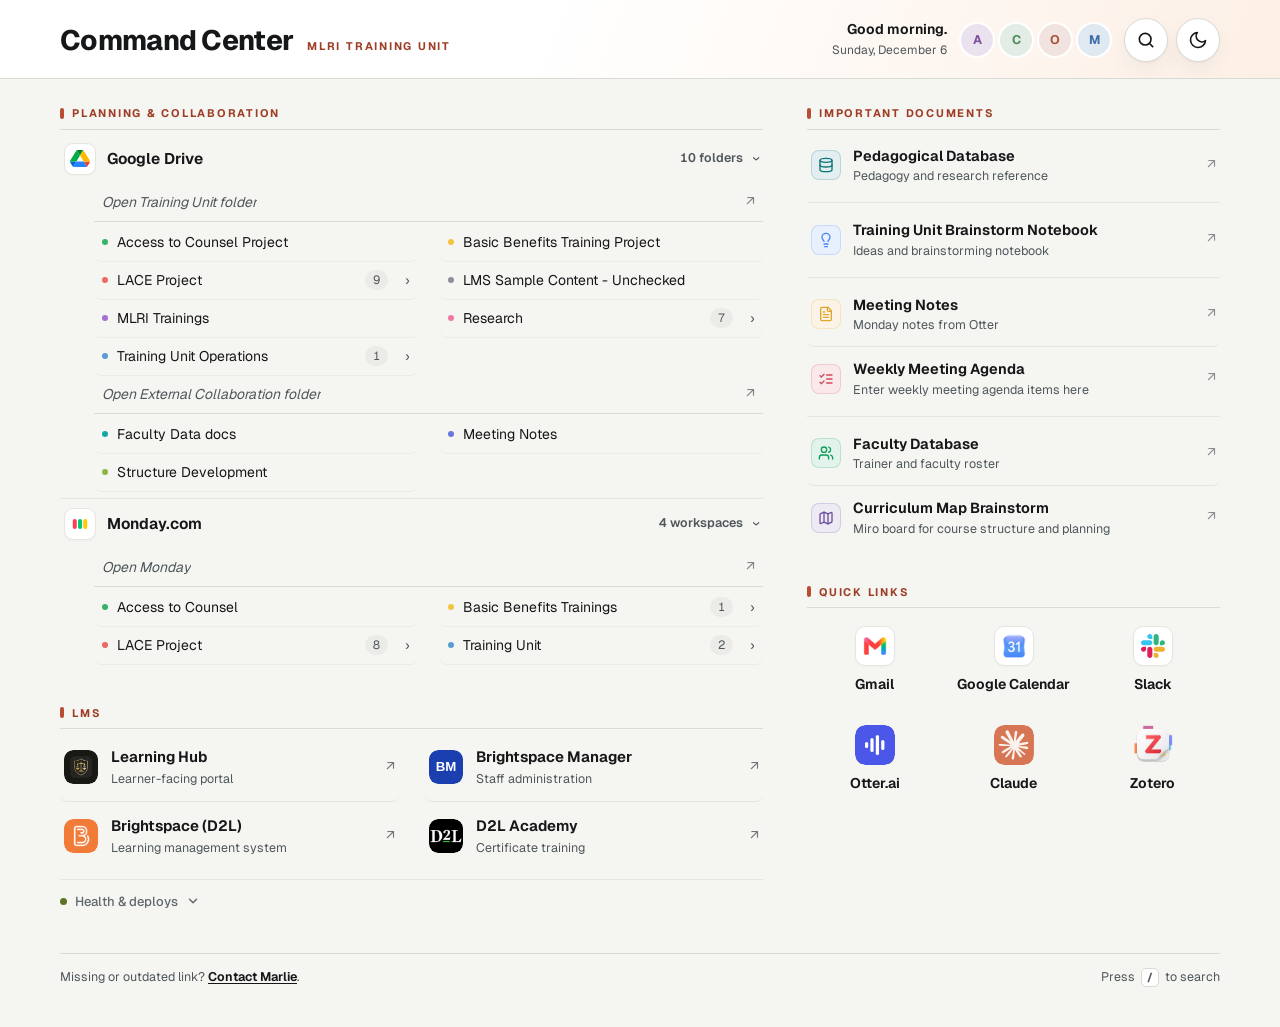
==== index.html @ 933d9589 "Space the team avatars so their badges aren't covered Co-Authored-By: Claude Opus 5.5 <noreply@anthr" ====
<!doctype html>
<html lang="en">
<head>
  <meta charset="utf-8" />
  <meta name="viewport" content="width=device-width, initial-scale=1, viewport-fit=cover" />
  <title>Training Unit — Command Center</title>
  <meta name="description" content="One place for every tool the MLRI Training Unit uses." />
  <meta property="og:type" content="website" />
  <meta property="og:url" content="https://trainingunit.pages.dev/" />
  <meta property="og:title" content="Training Unit — Command Center" />
  <meta property="og:description" content="One place for every tool the MLRI Training Unit uses." />
  <meta property="og:image" content="https://trainingunit.pages.dev/icons/app/icon.svg" />
  <meta name="twitter:card" content="summary" />
  <meta name="twitter:title" content="Training Unit — Command Center" />
  <meta name="twitter:description" content="One place for every tool the MLRI Training Unit uses." />
  <meta name="twitter:image" content="https://trainingunit.pages.dev/icons/app/icon.svg" />
  <meta name="theme-color" content="#fdf6f1" />
  <link rel="manifest" href="manifest.webmanifest" />
  <link rel="icon" href="favicon.ico" sizes="16x16 32x32 48x48 64x64 128x128 256x256" />
  <link rel="icon" href="icons/app/icon.svg" type="image/svg+xml" />
  <link rel="icon" href="icons/app/icon-32.png" type="image/png" sizes="32x32" />
  <link rel="icon" href="icons/app/icon-48.png" type="image/png" sizes="48x48" />
  <link rel="apple-touch-icon" href="icons/app/icon-180.png" />
  <link rel="preconnect" href="https://fonts.googleapis.com" />
  <link rel="preconnect" href="https://fonts.gstatic.com" crossorigin />
  <link href="https://fonts.googleapis.com/css2?family=Geist:wght@400;500;600;700&display=swap" rel="stylesheet" />
  <link rel="stylesheet" href="tokens.css" />

  <style>
    /* top-right actions (greeting + avatars + search + theme) */
    .head-right {
      display: flex; align-items: center; justify-content: flex-end;
      flex-wrap: wrap; gap: 10px 14px; min-width: 0;
    }
    .top-actions {
      display: flex; align-items: center; gap: 8px; flex-shrink: 0;
    }
    .icon-btn {
      width: 44px; height: 44px; display: grid; place-items: center;
      background: var(--card); border: 1px solid var(--line); border-radius: 999px;
      color: var(--ink); cursor: pointer; box-shadow: var(--shadow);
      transition: transform .17s ease, border-color .17s ease, background .17s ease;
    }
    .icon-btn:hover { transform: translateY(-1px); border-color: color-mix(in srgb, var(--brand) 45%, var(--line)); }
    .icon-btn:focus-visible { outline: none; box-shadow: 0 0 0 3px color-mix(in srgb, var(--brand) 35%, transparent), var(--shadow); }
    .icon-btn svg { width: 20px; height: 20px; }
    .icon-btn[aria-expanded="true"],
    .icon-btn.is-active {
      border-color: var(--brand);
      color: var(--brand);
    }

    .search-wrap { position: relative; z-index: 5; }
    .search-panel {
      position: absolute; top: calc(100% + 8px); right: 0;
      width: min(320px, calc(100dvw - 32px));
      opacity: 0; visibility: hidden; pointer-events: none;
      transform: translateY(-6px);
      transition: opacity .16s ease, transform .16s ease, visibility .16s;
    }
    .search-panel.is-open {
      opacity: 1; visibility: visible; pointer-events: auto; transform: translateY(0);
    }
    .search-panel input {
      width: 100%; font: inherit; font-size: 15px; color: var(--ink);
      background: var(--card); border: 1px solid var(--line);
      border-radius: var(--radius); padding: 11px 14px;
      box-shadow: var(--shadow); transition: border-color .15s;
    }
    .search-panel input::placeholder { color: var(--faint); }
    .search-panel input:focus { outline: none; border-color: var(--brand); }
    .search-field { position: relative; }
    .search-field input { padding-right: 38px; }
    .search-clear {
      position: absolute; top: 50%; right: 8px; transform: translateY(-50%);
      display: none; align-items: center; justify-content: center;
      width: 24px; height: 24px; padding: 0; border: 0; border-radius: 999px;
      background: transparent; color: var(--faint); cursor: pointer; font-size: 18px;
      line-height: 1; transition: color .14s ease, background .14s ease;
    }
    .search-clear:hover, .search-clear:focus-visible {
      outline: none; color: var(--ink);
      background: color-mix(in srgb, var(--brand) 14%, transparent);
    }
    .search-field.has-text .search-clear { display: inline-flex; }
    .search-count {
      margin: 0 2px; font-size: 12.5px; color: var(--faint);
    }
    .search-count:not(:empty) { margin-top: 7px; }
    mark.hl {
      background: color-mix(in srgb, var(--brand) 26%, transparent);
      color: inherit; border-radius: 3px; padding: 0 1px;
    }

    * { box-sizing: border-box; }
    html {
      -webkit-text-size-adjust: 100%;
      overflow-x: clip;
      overscroll-behavior-x: none;
    }
    body {
      margin: 0;
      width: 100%;
      max-width: 100%;
      overflow-x: clip;
      overscroll-behavior-x: none;
      touch-action: pan-y pinch-zoom;
      font-family: var(--sans);
      color: var(--ink);
      background: var(--canvas-bg);
      line-height: 1.5;
      -webkit-font-smoothing: antialiased;
      padding: max(20px, env(safe-area-inset-top)) var(--layout-gutter) calc(40px + env(safe-area-inset-bottom));
      min-height: 100vh;
      min-height: 100dvh;
      display: flex;
      flex-direction: column;
      align-items: stretch;
    }
    .wrap {
      width: 100%;
      max-width: min(var(--layout-max), 100%);
      margin-inline: auto;
      min-width: 0;
      flex: 1 0 auto;
      display: flex;
      flex-direction: column;
    }

    /* ---- accessibility --------------------------------------------- */
    .skip-link {
      position: absolute; left: 16px; top: -100%;
      z-index: 100; padding: 10px 14px; border-radius: var(--radius);
      background: var(--card); color: var(--ink); font-weight: 650;
      border: 1px solid var(--line); box-shadow: var(--shadow);
      text-decoration: none;
    }
    .skip-link:focus {
      position: fixed; top: max(16px, env(safe-area-inset-top)); left: 16px;
      outline: none;
    }
    .sr-only {
      position: absolute; width: 1px; height: 1px; padding: 0; margin: -1px;
      overflow: hidden; clip: rect(0, 0, 0, 0); white-space: nowrap; border: 0;
    }

    /* ---- header ---------------------------------------------------- */
    /* A band, not a card: the wash and the hairline run the full width of the
       window while the content stays on the same column as the board below.
       `margin-inline: calc(50% - 50vw)` reaches from .wrap out to both edges at
       any width; .hero-inner puts the content back on the grid. (html already
       carries overflow-x: clip, so a scrollbar's worth of 100vw is clipped
       rather than becoming a sideways scroll.) */
    header.hero-band {
      margin-inline: calc(50% - 50vw);
      margin-top: calc(-1 * max(20px, env(safe-area-inset-top)));
      margin-bottom: 26px;
      padding-inline: var(--layout-gutter);
      background: var(--hero-bg);
      border-bottom: 1px solid var(--line);
    }
    .hero-inner {
      display: grid;
      grid-template-columns: minmax(0, 1fr) auto;
      align-items: center;
      gap: 14px 28px;
      max-width: min(var(--layout-max), 100%);
      margin-inline: auto;
      padding: 18px 0 16px;
      min-width: 0;
    }
    /* Title and eyebrow share one line, the eyebrow trailing it as a kicker. */
    .head-main {
      min-width: 0;
      display: flex; align-items: baseline; flex-wrap: wrap;
      column-gap: 14px; row-gap: 2px;
    }
    .eyebrow {
      font-size: 11px; letter-spacing: .16em; text-transform: uppercase;
      color: var(--earth-deep); font-weight: 700; margin: 0;
      white-space: nowrap;
    }
    h1 {
      font-family: var(--sans); font-weight: 750;
      font-size: clamp(22px, 2.8vw, 28px); line-height: 1.1;
      letter-spacing: -0.025em; color: var(--ink); margin: 0;
    }
    /* The header is the one boxed container on the page, so nothing inside it
       gets a box of its own — the greeting sits directly on the hero wash. */
    .head-meta {
      flex: 0 1 auto; min-width: 0; text-align: right;
      display: flex; flex-direction: column; justify-content: center;
    }
    .greeting { font-size: 14px; font-weight: 650; color: var(--ink); line-height: 1.25; }
    .today { font-size: 12px; color: var(--muted); margin-top: 2px; font-variant-numeric: tabular-nums; }

    /* ---- team avatar stack (the door to each focus page) ------------ */
    .avatar-stack { display: flex; align-items: center; flex: none; }
    /* Spaced rather than overlapped so each avatar's badge (which pokes 5px
       past its right edge) stays clear of the next one. */
    .avatar-stack { gap: 7px; }
    .avatar {
      position: relative; flex: none;
      width: 32px; height: 32px; border-radius: 50%;
      display: grid; place-items: center;
      font-family: var(--sans); font-weight: 700; font-size: 12.5px;
      text-decoration: none; color: var(--accent);
      background: color-mix(in srgb, var(--accent) 16%, var(--card));
      box-shadow: 0 0 0 2px var(--card);
      transition: transform .16s ease, box-shadow .16s ease;
    }
    /* Person accents are literals, so unlike a token they do NOT lighten with
       the theme and accent-on-dark-tint lands near 3:1. Mix the letter toward
       paper in dark mode, matching the focus pages' .who-mono. */
    @media (prefers-color-scheme: dark) {
      :root:not([data-theme="light"]) .avatar {
        color: color-mix(in srgb, var(--accent) 45%, #fff);
        background: color-mix(in srgb, var(--accent) 26%, var(--card));
      }
    }
    :root[data-theme="dark"] .avatar {
      color: color-mix(in srgb, var(--accent) 45%, #fff);
      background: color-mix(in srgb, var(--accent) 26%, var(--card));
    }
    .avatar:hover, .avatar:focus-visible {
      outline: none; z-index: 3; transform: translateY(-2px);
      box-shadow: 0 0 0 2px var(--card), 0 0 0 4px color-mix(in srgb, var(--accent) 40%, transparent);
    }
    /* Count of tasks someone handed this person in the past week, in the
       focus pages' NEW-pill colours. */
    .av-badge {
      position: absolute; top: -5px; right: -5px;
      min-width: 16px; height: 16px; padding: 0 4px; border-radius: 999px;
      display: grid; place-items: center;
      font-size: 10px; font-weight: 700; line-height: 1; font-variant-numeric: tabular-nums;
      color: var(--on-accent); background: var(--earth);
      box-shadow: 0 0 0 2px var(--card);
      pointer-events: none;
    }
    /* Overflow beyond AVATAR_MAX collapses here; the popover reuses .focus-list. */
    .av-menu { position: relative; flex: none; }
    .av-menu > summary {
      list-style: none; cursor: pointer;
      width: 32px; height: 32px; border-radius: 50%;
      display: grid; place-items: center;
      font-size: 11.5px; font-weight: 700; color: var(--muted);
      background: var(--paper-2); box-shadow: 0 0 0 2px var(--card);
      font-variant-numeric: tabular-nums;
      transition: color .15s ease, transform .16s ease;
    }
    .av-menu > summary::-webkit-details-marker { display: none; }
    .av-menu > summary:hover, .av-menu[open] > summary { color: var(--ink); transform: translateY(-2px); }
    .av-menu > summary:focus-visible {
      outline: none;
      box-shadow: 0 0 0 2px var(--card), 0 0 0 4px color-mix(in srgb, var(--brand) 40%, transparent);
    }
    @media (max-width: 640px) {
      body {
        padding: max(12px, env(safe-area-inset-top)) 12px calc(28px + env(safe-area-inset-bottom));
      }
      header.hero-band {
        margin-top: calc(-1 * max(12px, env(safe-area-inset-top)));
        margin-bottom: 18px;
        padding-inline: 12px;
      }
      .hero-inner {
        grid-template-columns: 1fr;
        gap: 12px;
        padding: 14px 0 12px;
      }
      .head-right {
        width: 100%;
        justify-content: space-between;
        gap: 10px 12px;
      }
      .head-meta {
        flex: 1 1 auto;
        min-width: 0;
        text-align: left;
      }
      .avatar { width: 30px; height: 30px; font-size: 12px; }
      .av-menu > summary { width: 30px; height: 30px; }
      .top-actions { gap: 6px; }
      .icon-btn {
        width: 42px;
        height: 42px;
        box-shadow: none;
      }
      .search-wrap { position: static; }
      .search-panel {
        position: fixed;
        top: max(12px, env(safe-area-inset-top));
        left: 12px;
        right: 12px;
        width: auto;
        z-index: 50;
      }
      h1 { font-size: clamp(21px, 6vw, 26px); }
    }

    /* ---- dashboard grid -------------------------------------------- */
    #board { margin-top: 0; min-width: 0; max-width: 100%; margin-bottom: 40px; }

    @media (min-width: 960px) {
      #board {
        display: grid;
        grid-template-columns: minmax(0, 63fr) minmax(300px, 37fr);
        gap: 44px;
        align-items: start;
      }
      .dash-col {
        display: flex;
        flex-direction: column;
        gap: 34px;
        min-width: 0;
      }

      #board.is-searching {
        display: block;
      }
      #board.is-searching .dash-col {
        display: block;
      }
      #board.is-searching .dash-col + .dash-col {
        margin-top: 0;
      }
      #board.is-searching .dash-panel + .dash-panel {
        margin-top: 34px;
      }
      #board.is-searching .dash-col:first-child .dash-panel:first-child {
        margin-top: 0;
      }
    }

    @media (max-width: 959px) {
      #board {
        display: flex;
        flex-direction: column;
        gap: 30px;
      }
      .dash-col {
        display: flex;
        flex-direction: column;
        gap: 30px;
        min-width: 0;
        max-width: 100%;
      }
    }

    /* A section is a label and a rule, not a card. Nothing on the board is
       boxed or shadowed — the header band is the page's only container. */
    .dash-panel {
      min-width: 0;
      max-width: 100%;
    }

    .panel-head {
      margin: 0 0 4px; padding-bottom: 7px;
      border-bottom: 1px solid var(--line);
    }
    .panel-title {
      display: flex; align-items: center; gap: 8px;
      font-size: 11px; font-weight: 700; letter-spacing: .16em;
      text-transform: uppercase; color: var(--earth-deep); margin: 0;
    }
    .panel-title::before {
      content: ""; flex-shrink: 0;
      width: 4px; height: 11px; border-radius: 2px;
      background: var(--earth);
    }


    /* ---- layouts --------------------------------------------------- */
    /* Rows butt directly against each other; the hairline is the only
       separator, so every list gap here is 0. */
    .grid { display: grid; gap: 0; grid-template-columns: minmax(0, 1fr); }

    /* ---- Documents of Record (editorial document roster) ----------- */
    .doc-list {
      list-style: none; margin: 0; padding: 0;
      display: flex; flex-direction: column; gap: 0;
    }
    .doc-list > li { min-width: 0; }
    .doc-row {
      display: flex; align-items: center; gap: 12px;
      padding: 11px 4px; border-radius: 7px;
      text-decoration: none; color: inherit;
      border-bottom: 1px solid var(--line-soft);
      min-width: 0; max-width: 100%;
      transition: background .17s ease, border-color .17s ease;
    }
    /* A row that already has a divider under it doesn't also draw its own rule. */
    .doc-list > li:has(+ .doc-divider-item) .doc-row,
    .doc-list > li:last-child .doc-row { border-bottom: none; }
    /* Hover reads as the row being picked out, not merely touched: it lifts to
       the top of the tonal ladder and takes a short accent edge on its leading
       side. The edge is an inset shadow so it costs no layout and can't shift
       the text by a pixel on the way in. */
    .doc-row:hover {
      background: var(--hover-tint);
      border-bottom-color: transparent;
      box-shadow: inset 2px 0 0 var(--accent, var(--brand));
    }
    .doc-row:focus-visible {
      background: var(--hover-tint);
      border-bottom-color: transparent;
      outline: none;
      box-shadow: inset 2px 0 0 var(--accent, var(--brand)),
                  0 0 0 3px color-mix(in srgb, var(--accent, var(--brand)) 35%, transparent);
    }
    .doc-row .tile-body { flex: 1; min-width: 0; }
    .doc-row .tile-name { font-size: 14.5px; font-weight: 650; color: var(--ink); }
    .doc-row .tile-desc { font-size: 12.5px; color: var(--muted); white-space: nowrap; overflow: hidden; text-overflow: ellipsis; margin-top: 1px; }
    .doc-row .tile-arrow { margin-left: 0; font-size: 14px; opacity: .65; color: var(--muted); transition: transform .17s ease, color .17s ease, opacity .17s ease; }
    .doc-row:hover .tile-arrow, .doc-row:focus-visible .tile-arrow { opacity: 1; color: var(--accent, var(--brand)); transform: translate(2px, -2px); }
    .doc-divider-item { list-style: none; }
    .doc-divider {
      border: 0; border-top: 1px solid var(--line-soft);
      margin: 5px 0; height: 0;
    }
    /* Documents of Record: a 30px icon chip, smaller than a board tile's mark. */
    .dash-panel[data-section="Important Documents"] .mono {
      width: 30px; height: 30px; border-radius: 8px; font-size: 14px;
    }
    .dash-panel[data-section="Important Documents"] .mono--icon svg { width: 16px; height: 16px; }

    /* ---- LMS (2x2 of unboxed tool rows) ---------------------------- */
    .dash-panel[data-section="LMS"] .doc-list {
      display: grid; grid-template-columns: repeat(2, minmax(0, 1fr));
      column-gap: 26px; row-gap: 0;
    }
    .dash-panel[data-section="LMS"] .doc-list > li:not(.doc-divider-item) { display: contents; }
    .dash-panel[data-section="LMS"] .doc-divider-item { grid-column: 1 / -1; }
    .dash-panel[data-section="LMS"] .doc-row { padding: 13px 4px; gap: 13px; }
    /* Both cells of the bottom row end the list, not just the last child. */
    .dash-panel[data-section="LMS"] .doc-list > li:nth-last-child(-n+2) .doc-row { border-bottom: none; }
    /* Slightly larger chip than a document row's; the fill comes from
       `mono--fill` on the items themselves. */
    .dash-panel[data-section="LMS"] .mono { width: 34px; height: 34px; border-radius: 9px; }
    .dash-panel[data-section="LMS"] .doc-row .tile-name { font-size: 15px; }
    .dash-panel[data-section="LMS"] .doc-row .tile-arrow { opacity: .8; }
    /* Stacked in one column, only the true last row ends the list again. */
    @media (max-width: 520px) {
      .dash-panel[data-section="LMS"] .doc-list { grid-template-columns: 1fr; }
      .dash-panel[data-section="LMS"] .doc-list > li:nth-last-child(2) .doc-row { border-bottom: 1px solid var(--line-soft); }
    }

    /* ---- LMS Health & deploys (Live + CI) ---------------------------
       Nested under the LMS panel. Collapsed by default; summary dot
       goes red only when something is actually broken. Pattern ported
       from teaching-cc (ebhcs-command-center). */
    .sites-status {
      margin-top: 8px; padding-top: 12px;
      border-top: 1px solid var(--line-soft);
    }
    .sites-status.is-collapsed { padding-top: 10px; }
    .sites-status-head {
      display: flex; align-items: center; gap: 8px;
    }
    .sites-status.is-collapsed .sites-status-head { margin-bottom: 0; }
    .sites-status:not(.is-collapsed) .sites-status-head { margin-bottom: 8px; }
    .status-toggle {
      display: flex; align-items: center; gap: 8px; flex: 1; min-width: 0;
      font: inherit; background: none; border: 0; padding: 2px 0; cursor: pointer; color: inherit;
    }
    .status-toggle:focus-visible {
      outline: none; border-radius: 4px;
      box-shadow: 0 0 0 3px color-mix(in srgb, var(--brand) 35%, transparent);
    }
    .sites-status-label {
      font-size: 13px; font-weight: 500; color: var(--faint); letter-spacing: 0;
      text-transform: none; transition: color .15s;
    }
    .status-toggle:hover .sites-status-label { color: var(--muted); }
    .status-chevron {
      flex: none; width: 14px; height: 14px; color: var(--faint);
      transition: transform .15s;
    }
    .sites-status:not(.is-collapsed) .status-chevron { transform: rotate(180deg); }
    .status-summary-dot {
      flex: none; width: 7px; height: 7px; border-radius: 50%; background: var(--faint);
    }
    .status-summary-dot.is-ok { background: var(--ok); }
    .status-summary-dot.is-fail { background: var(--danger); animation: ci-pulse 1.4s ease-in-out infinite; }
    .status-summary-dot.is-pending { background: var(--hue-3); }
    .ci-refresh {
      flex: none; font-size: 12px; font-weight: 600; color: var(--faint);
      background: none; border: 0; cursor: pointer; padding: 2px 4px; border-radius: 4px;
    }
    .sites-status.is-collapsed .ci-refresh { display: none; }
    .ci-refresh:hover { color: var(--muted); background: var(--hover-tint); }
    .ci-rows {
      list-style: none; margin: 0; padding: 0;
      display: grid; grid-template-columns: repeat(2, minmax(0, 1fr)); gap: 0 8px;
    }
    .sites-status.is-collapsed .ci-rows,
    #ciStatus[hidden] { display: none; }
    .ci-group {
      grid-column: 1 / -1; padding: 7px 2px 2px;
    }
    .ci-group:first-child { padding-top: 0; }
    .ci-group-label {
      font-size: 9px; font-weight: 700; letter-spacing: .12em;
      text-transform: uppercase; color: var(--faint);
    }
    .ci-block--live {
      grid-column: 1 / -1;
      padding-bottom: 8px; margin-bottom: 2px;
      border-bottom: 1px solid var(--line-soft);
    }
    .ci-block--live .ci-group-label { display: block; }
    .ci-live-head {
      display: flex; align-items: baseline; justify-content: space-between; gap: 8px;
    }
    .ci-db-link {
      flex: none; font-size: 10px; font-weight: 600; color: var(--faint);
      text-decoration: none; padding: 1px 2px; border-radius: 4px;
    }
    .ci-db-link:hover { color: var(--muted); background: var(--hover-tint); }
    .ci-db-link:focus-visible {
      outline: none;
      box-shadow: 0 0 0 3px color-mix(in srgb, var(--brand) 35%, transparent);
    }
    .ci-live-grid {
      list-style: none; margin: 5px 0 0; padding: 0;
      display: grid; grid-template-columns: repeat(2, minmax(0, 1fr)); gap: 6px 8px;
    }
    .ci-row { min-width: 0; }
    .ci-row--live .ci-row-main {
      padding: 8px 10px;
      background: var(--paper-2);
      border: 1px solid var(--line-soft);
      border-radius: 8px; gap: 8px;
    }
    .ci-row--live .ci-text {
      flex-direction: row; align-items: center; justify-content: space-between; gap: 8px;
    }
    .ci-row--live .ci-name { font-size: 12px; font-weight: 650; }
    .ci-row--live .ci-meta { flex: none; font-size: 10px; font-weight: 600; letter-spacing: .01em; }
    .ci-row-main {
      display: flex; align-items: center; gap: 6px; padding: 4px 2px;
      text-decoration: none; color: inherit; border-radius: 5px; transition: background .15s;
    }
    a.ci-row-main:hover { background: var(--hover-tint); }
    .ci-dot { flex: none; width: 6px; height: 6px; border-radius: 50%; background: var(--faint); }
    .ci-dot.is-ok { background: var(--ok); }
    .ci-dot.is-fail { background: var(--danger); }
    .ci-dot.is-pending { background: var(--hue-3); animation: ci-pulse 1.4s ease-in-out infinite; }
    .ci-dot.is-warn { background: var(--hue-3); }
    .ci-dot.is-idle { background: var(--faint); }
    @keyframes ci-pulse { 0%, 100% { opacity: 1; } 50% { opacity: .35; } }
    .ci-text { flex: 1; min-width: 0; display: flex; flex-direction: column; gap: 0; }
    .ci-name { font-size: 11.5px; font-weight: 650; line-height: 1.2; overflow: hidden; text-overflow: ellipsis; white-space: nowrap; }
    .ci-meta { font-size: 10px; line-height: 1.2; color: var(--faint); overflow: hidden; text-overflow: ellipsis; white-space: nowrap; }
    .ci-row.is-fail .ci-meta { color: var(--danger); }
    @media (max-width: 520px) {
      .ci-live-grid { grid-template-columns: 1fr; }
      .ci-rows { grid-template-columns: 1fr; }
    }

    /* ---- Quick Links (icon over label, laid out inline) ------------ */
    .app-grid {
      list-style: none; margin: 0; padding: 0;
      display: grid; grid-template-columns: repeat(3, minmax(0, 1fr)); gap: 4px;
    }
    .app-grid > li { min-width: 0; display: flex; }
    .app-grid .app-tile { flex: 1; width: 100%; }
    .app-tile {
      display: flex; flex-direction: column; align-items: center; gap: 9px;
      padding: 14px 6px; border-radius: 10px;
      text-decoration: none; color: inherit; text-align: center;
      background: transparent; border: 0;
      transition: background .17s ease;
    }
    .app-tile:hover { background: var(--hover-tint); }
    .app-tile:focus-visible {
      outline: none;
      background: var(--hover-tint);
      box-shadow: 0 0 0 3px color-mix(in srgb, var(--accent, var(--brand)) 35%, transparent);
    }
    .app-label {
      font-size: 14px; font-weight: 650; line-height: 1.3;
      letter-spacing: 0; color: var(--ink);
      width: 100%; text-align: center;
    }
    .app-tile.is-soon { opacity: .55; cursor: default; }
    .app-tile.is-soon:hover { transform: none; background: transparent; }
    .app-tile .soon-tag {
      margin: 0; font-size: 10.5px; padding: 1px 5px;
    }

    /* ---- focus page popover (the avatar stack's "+N" overflow) ------ */
    .focus-list {
      position: absolute; right: 0; top: calc(100% + 6px); z-index: 30;
      min-width: 190px; list-style: none; margin: 0; padding: 6px;
      background: var(--card); border: 1px solid var(--line-soft);
      border-radius: var(--radius-lg); box-shadow: var(--shadow-lg);
      display: flex; flex-direction: column; gap: 3px;
    }
    .focus-list a {
      display: flex; align-items: center; gap: 10px; padding: 8px 10px;
      border-radius: 10px; text-decoration: none; color: var(--ink);
      font-size: 13.5px; font-weight: 600;
      transition: background .14s ease, color .14s ease;
    }
    .focus-list a:hover, .focus-list a:focus-visible { outline: none; background: var(--paper-2); color: var(--brand); }
    .fm-mono {
      width: 24px; height: 24px; border-radius: 50%; flex: none;
      display: grid; place-items: center; font-family: var(--sans);
      font-weight: 700; font-size: 12px; color: var(--accent);
      background: color-mix(in srgb, var(--accent) 14%, var(--card));
      border: 1px solid color-mix(in srgb, var(--accent) 22%, transparent);
    }
    @media (max-width: 640px) {
      .dash-col,
      .panel-body,
      .grid,
      .tile-accordion,
      .results-bar,
      .announce {
        min-width: 0;
        max-width: 100%;
      }
      .tile-name {
        min-width: 0;
        overflow-wrap: anywhere;
      }
      .acc-summary .tile-name {
        white-space: normal;
      }
      .announce-more { white-space: normal; }
      .panel-head {
        margin-bottom: 2px;
        padding-bottom: 7px;
      }
      .tile,
      .acc-summary,
      .doc-row {
        gap: 10px;
        padding: 12px 2px;
      }
      .tile,
      .doc-row,
      .acc-summary,
      .sublink {
        min-height: 48px;
      }
      .mono {
        width: 36px;
        height: 36px;
        border-radius: 9px;
        font-size: 16px;
      }
      .tile-name { font-size: 15.5px; }
      .tile-desc,
      .doc-row .tile-desc {
        white-space: normal;
        overflow: visible;
        display: -webkit-box;
        -webkit-line-clamp: 2;
        -webkit-box-orient: vertical;
      }
      .tile-arrow {
        align-self: center;
        transform: none !important;
      }
      .acc-count,
      .subfolder-count {
        font-size: 12px;
        padding-inline: 7px;
      }
      .sublinks {
        padding: 2px 0 4px 14px;
      }
      .sublinks > li { margin-left: 0; }
      .sublink {
        gap: 8px;
        padding: 9px 8px;
      }
      .sublink-arrow { opacity: .75; }
      .subsublinks {
        margin-left: 5px;
        padding-left: 9px;
      }
      .app-grid {
        grid-template-columns: repeat(3, minmax(0, 1fr));
        gap: 2px;
      }
      .app-tile {
        min-height: 88px;
        padding: 12px 4px;
        gap: 8px;
      }
      .app-label {
        font-size: 13px;
        overflow-wrap: anywhere;
      }
      .announce {
        align-items: flex-start;
        margin-top: 12px;
        padding: 11px 12px;
      }
      footer {
        margin-top: 24px;
        padding-top: 16px;
      }
    }

    @media (max-width: 400px) {
      .top-actions {
        justify-content: flex-end;
      }
      /* The meta pill is part of the row's meaning ("7 folders"), so it shrinks
         here rather than dropping out — the description ellipsises instead. */
      .acc-count,
      .subfolder-count {
        font-size: 11.5px;
        padding-inline: 6px;
      }
    }

    @media (hover: none) {
      .icon-btn:hover,
      .doc-row:hover,
      .app-tile:hover,
      .quick:hover,
      .tile:hover {
        transform: none;
      }
    }

    /* legacy quick styles (search results fallback) */
    .quick-links { margin-left: auto; display: flex; gap: 8px; flex-wrap: wrap; }
    .quick-links--block { margin-left: 0; margin-top: 2px; gap: 10px; }
    .quick {
      display: inline-flex; align-items: center; gap: 7px; text-decoration: none;
      color: var(--ink); background: var(--paper-2); border: 1px solid var(--line);
      border-radius: 999px; padding: 6px 13px 6px 9px; font-size: 14px; font-weight: 600;
      transition: transform .14s ease, border-color .14s ease;
    }
    .quick:hover, .quick:focus-visible {
      transform: translateY(-1px); outline: none;
      border-color: color-mix(in srgb, var(--accent, var(--brand)) 55%, var(--line));
    }
    .quick img { width: 17px; height: 17px; display: block; }
    .quick-mono {
      width: 17px; height: 17px; display: grid; place-items: center; border-radius: 5px;
      font-family: var(--sans); font-weight: 700; font-size: 12px;
      color: var(--accent, var(--brand));
      background: color-mix(in srgb, var(--accent, var(--brand)) 14%, var(--card));
    }

    /* ---- tile (a childless tool row) ------------------------------- */
    .tile {
      display: flex; align-items: center; gap: 14px; text-decoration: none;
      color: inherit; background: transparent; border: 0;
      border-bottom: 1px solid var(--line-soft);
      border-radius: 7px; padding: 13px 4px;
      min-width: 0; max-width: 100%;
      transition: background .17s ease, border-color .17s ease;
    }
    .grid > .tile:last-child { border-bottom: none; }
    .tile:hover {
      background: var(--hover-tint);
      border-bottom-color: transparent;
      box-shadow: inset 2px 0 0 var(--accent, var(--brand));
    }
    .tile:focus-visible {
      background: var(--hover-tint);
      border-bottom-color: transparent;
      outline: none;
      box-shadow: inset 2px 0 0 var(--accent, var(--brand)),
                  0 0 0 3px color-mix(in srgb, var(--accent, var(--brand)) 35%, transparent);
    }
    /* ---- shared application-icon chip (all app logos + letter tiles) ---- */
    .mono {
      flex: none; width: 40px; height: 40px; border-radius: 10px;
      display: grid; place-items: center; font-family: var(--sans);
      font-weight: 700; font-size: 18px;
      color: var(--accent, var(--brand));
      background: color-mix(in srgb, var(--accent, var(--brand)) 12%, var(--card));
      border: 1px solid color-mix(in srgb, var(--accent, var(--brand)) 20%, transparent);
    }
    /* Transparent artwork (Slack, Drive, Monday) sits on a white plate. */
    .mono--logo {
      background: var(--card);
      border: 1px solid var(--line-soft);
      box-shadow: 0 1px 2px rgba(0, 0, 0, 0.03);
    }
    .mono--logo img { width: 24px; height: 24px; display: block; object-fit: contain; }
    /* `fill: true` — the logo already paints its own rounded ground (Otter's
       rect, Claude's rounded path, the Brightspace/D2L marks), so it fills the
       chip. A plate behind one of these just rings the artwork's own edge. */
    .mono--fill {
      background: transparent;
      border: 0;
      box-shadow: none;
      overflow: hidden;
    }
    .mono--fill img {
      width: 100%; height: 100%;
      border-radius: inherit;
      object-fit: cover;
    }
    .mono--icon svg {
      width: 20px; height: 20px; display: block;
      stroke: currentColor; fill: none;
    }
    .tile-body { min-width: 0; }
    .tile-name { font-weight: 650; font-size: 16.5px; letter-spacing: 0; }
    .tile-desc {
      color: var(--muted); font-size: 14px; margin-top: 2px;
      white-space: nowrap; overflow: hidden; text-overflow: ellipsis;
    }
    .tile-arrow { margin-left: auto; color: var(--muted); flex: none; transition: transform .17s, color .17s; }
    .tile:hover .tile-arrow, .tile:focus-visible .tile-arrow { color: var(--accent, var(--brand)); transform: translateX(3px); }

    /* ---- accordion tile (Drive, Monday) --------------------------- */
    /* Open by default: the section is meant to read as an app row with its
       folders/workspaces listed under it, not as something you unfold. */
    .tile-accordion {
      grid-column: 1 / -1;
      background: transparent;
      border: 0;
      border-bottom: 1px solid var(--line-soft);
      border-radius: 0;
      overflow: visible;
    }
    .grid > .tile-accordion:last-child { border-bottom: none; }
    .acc-summary {
      list-style: none; cursor: pointer;
      display: flex; align-items: center; gap: 14px; padding: 13px 4px;
      border-radius: 7px;
      min-width: 0;
      transition: background .17s ease;
    }
    .acc-summary:hover {
      background: var(--hover-tint);
      box-shadow: inset 2px 0 0 var(--accent, var(--brand));
    }
    /* One line of text, so the row closes up around a smaller mark. */
    .acc-summary--tight { padding: 9px 4px; gap: 11px; }
    .acc-summary--tight .mono { width: 32px; height: 32px; border-radius: 9px; font-size: 15px; }
    .acc-summary--tight .mono--logo img { width: 20px; height: 20px; }
    .acc-summary--tight .tile-name { font-size: 15.5px; }
    .acc-summary .tile-body { flex: 1; min-width: 0; }
    .acc-summary::-webkit-details-marker { display: none; }
    .acc-summary:focus-visible {
      outline: none;
      background: var(--hover-tint);
      box-shadow: inset 2px 0 0 var(--accent, var(--brand)),
                  0 0 0 3px color-mix(in srgb, var(--accent, var(--brand)) 35%, transparent);
    }
    /* Plain text, no pill — the count is a quiet fact about the row, and a
       bordered capsule was the last enclosed shape left on the board. */
    .acc-count {
      margin-left: auto; flex: none;
      font-size: 12.5px; font-weight: 600; color: var(--muted);
      font-variant-numeric: tabular-nums;
    }
    .acc-chev { margin-left: 0; font-size: 15px; }
    .tile-accordion[open] .acc-chev { transform: rotate(90deg); }
    .acc-summary:hover .acc-chev,
    .acc-summary:focus-visible .acc-chev { color: var(--accent, var(--brand)); }

    /* A two-column mini list, indented under the app row it belongs to. */
    .sublinks {
      list-style: none; margin: 0;
      border-top: 0; padding: 0 0 6px 34px;
      display: grid; grid-template-columns: minmax(0, 1fr);
      row-gap: 0; column-gap: 22px;
    }
    @media (min-width: 560px) {
      .sublinks { grid-template-columns: repeat(2, minmax(0, 1fr)); }
    }
    .sublinks > li { margin-left: 0; min-width: 0; }
    .sublinks > li:has(.sublink-lead) { grid-column: 1 / -1; }
    .sublink {
      display: flex; align-items: center; gap: 9px; padding: 8px 8px;
      border-radius: 7px; text-decoration: none; color: var(--ink); font-size: 14px;
      border-bottom: 1px solid color-mix(in srgb, var(--line-soft) 60%, transparent);
      transition: background .14s ease, border-color .14s ease;
    }
    .sublink:hover { background: var(--hover-tint); border-bottom-color: transparent; }
    .sublink:focus-visible {
      outline: none; border-bottom-color: transparent; background: var(--hover-tint);
      box-shadow: 0 0 0 2px color-mix(in srgb, var(--accent, var(--brand)) 45%, transparent);
    }
    .sublink-tick { flex: none; width: 6px; height: 6px; border-radius: 50%; background: var(--accent, var(--brand)); }
    .sublink-name { min-width: 0; overflow: hidden; text-overflow: ellipsis; white-space: nowrap; }
    .sublink-arrow { margin-left: auto; color: var(--faint); opacity: 0; transition: opacity .14s; }
    .sublink:hover .sublink-arrow { opacity: 1; }
    /* ---- nested drill-down (a folder that holds subfolders) ------- */
    /* Closed, it's one cell of the mini list; open, it takes the full width so
       its own two-column list has room. */
    .subfolder { min-width: 0; }
    .sublinks > li.subfolder-item:has(> .subfolder[open]) { grid-column: 1 / -1; }
    /* Same rule one tier down: a subfolder that itself holds subfolders
       (e.g. Legal Skills' topic folders) needs the same full-width treatment
       when open, inside its own subsublinks grid. */
    .subsublinks > li.subfolder-item:has(> .subfolder[open]) { grid-column: 1 / -1; }
    .sublink-parent { cursor: pointer; list-style: none; min-width: 0; }
    .sublink-parent::-webkit-details-marker { display: none; }
    /* --muted, not --faint: --faint sits at 3.9:1 on the --paper-2 pill. */
    .subfolder-count {
      margin-left: auto; flex: none; font-size: 12px; color: var(--muted);
      background: var(--paper-2); border-radius: 999px; padding: 1px 8px;
      font-variant-numeric: tabular-nums;
    }
    .subfolder-chev { flex: none; margin-left: 8px; color: var(--muted); transition: transform .16s; }
    .subfolder[open] > .sublink-parent { color: var(--accent, var(--brand)); }
    .subfolder[open] > .sublink-parent .subfolder-chev { transform: rotate(90deg); color: var(--accent, var(--brand)); }
    .subsublinks {
      list-style: none;
      display: grid; gap: 0 18px;
      margin: 0 0 6px 10px; padding: 2px 0 2px 12px;
      border-left: 1px solid var(--line);
    }
    .subsublinks > li { min-width: 0; }
    @media (min-width: 560px) { .subsublinks { grid-template-columns: minmax(0, 1fr) minmax(0, 1fr); } }
    .subsublink { font-size: 13.5px; }
    /* Full-strength colour, one size down: a subfolder carries its project's
       colour as plainly as the project row does, and the 5px keeps the tier
       legible without dimming the dot into grey. */
    .subsublink .sublink-tick { width: 5px; height: 5px; }
    /* The shortcut row is not a folder, so its dot stays recessive. */
    .subsublink-open .sublink-tick { opacity: .4; }
    .subsublink-open { color: var(--muted); }
    .subsublink-open .sublink-name { font-style: italic; }
    /* pinned "open whole drive" row at the top */
    .sublink-lead { grid-column: 1 / -1; color: var(--muted); border-bottom: 1px solid var(--line); border-radius: 0; margin-bottom: 2px; }
    .sublink-lead .sublink-tick { display: none; }
    .sublink-lead .sublink-name { font-style: italic; }
    .sublink-lead .sublink-arrow { opacity: .8; }
    /* a row (or subfolder) set off by a separator line above it */
    .sublink-divider, .subfolder.has-divider { grid-column: 1 / -1; border-top: 1px solid var(--line); margin-top: 4px; padding-top: 10px; }
    .subfolder.has-divider { padding-top: 0; }
    .subfolder.has-divider > .sublink-parent { margin-top: 6px; }
    .acc-note { margin: 0; padding: 4px 4px 14px; color: var(--muted); font-size: 14px; }

    .empty {
      color: var(--muted); font-size: 15px; padding: 28px 4px;
      display: none; text-align: center;
      margin-top: 8px;
    }

    .results-bar {
      display: flex; align-items: center; gap: 12px; flex-wrap: wrap;
      margin-bottom: 20px; padding: 0 2px 10px;
      min-width: 0; max-width: 100%;
      border-bottom: 1px solid var(--line);
    }
    .results-bar[hidden] { display: none; }
    .results-bar-text { font-size: 14.5px; color: var(--muted); }
    .results-bar-text strong { color: var(--ink); font-weight: 600; }
    .results-bar-clear {
      margin-left: auto; display: inline-flex; align-items: center; gap: 6px;
      font: inherit; font-size: 14px; font-weight: 600; cursor: pointer;
      color: var(--ink); background: var(--paper-2);
      border: 1px solid var(--line); border-radius: 999px; padding: 6px 13px;
      transition: transform .14s ease, border-color .14s ease;
    }
    .results-bar-clear:hover, .results-bar-clear:focus-visible {
      transform: translateY(-1px); outline: none;
      border-color: color-mix(in srgb, var(--brand) 55%, var(--line));
    }
    .results-bar-clear .rb-x { font-size: 15px; line-height: 1; color: var(--faint); }

    /* ---- footer ---------------------------------------------------- */
    footer {
      display: flex; align-items: baseline; justify-content: space-between;
      flex-wrap: wrap; gap: 6px 18px;
      margin-top: auto; padding-top: 14px; border-top: 1px solid var(--line);
      color: var(--muted); font-size: 12.5px; text-align: left;
      overflow-wrap: anywhere;
    }
    footer a { color: var(--ink); font-weight: 650; text-decoration: underline; text-underline-offset: 2px; }
    footer a:hover { color: var(--brand); }
    .foot-hint { display: inline-flex; align-items: baseline; gap: 6px; white-space: nowrap; }
    .foot-hint kbd {
      font: inherit; font-size: 11px; font-weight: 700; line-height: 1.4;
      padding: 1px 5px; border-radius: 5px;
      border: 1px solid var(--line); background: var(--card); color: var(--muted);
    }

    /* ---- announcement banner -------------------------------------- */
    .announce {
      display: flex; align-items: center; gap: 12px;
      margin: 22px 0 0; padding: 12px 15px;
      min-width: 0; max-width: 100%;
      background: color-mix(in srgb, var(--earth) 10%, var(--card));
      border: 1px solid color-mix(in srgb, var(--earth) 24%, var(--line));
      border-left: 3px solid var(--earth);
      border-radius: var(--radius);
      font-size: 14px; color: var(--ink);
    }
    .announce-dot { flex: none; width: 8px; height: 8px; border-radius: 50%; background: var(--earth); }
    .announce-body { min-width: 0; }
    a.announce-body { color: inherit; text-decoration: none; }
    a.announce-body:hover .announce-text { text-decoration: underline; }
    .announce-more { color: var(--brand); font-weight: 600; margin-left: 6px; white-space: nowrap; }
    .announce-x {
      margin-left: auto; flex: none; display: grid; place-items: center;
      width: 28px; height: 28px; border-radius: 8px; cursor: pointer;
      background: transparent; border: 0; color: var(--faint); font-size: 18px; line-height: 1;
    }
    .announce-x:hover { background: var(--paper-2); color: var(--ink); }
    .announce-x:focus-visible { outline: none; box-shadow: 0 0 0 2px color-mix(in srgb, var(--brand) 40%, transparent); }

    /* ---- "coming soon" state (a link that isn't live yet) --------- */
    .quick.is-soon { cursor: default; opacity: .62; background: var(--paper-2); box-shadow: none; }
    .tile.is-soon, .doc-row.is-soon { cursor: default; opacity: .62; background: transparent; }
    .quick.is-soon:hover { transform: none; border-color: var(--line); }
    .tile.is-soon:hover, .doc-row.is-soon:hover { transform: none; background: transparent; }
    .soon-tag {
      margin-left: 8px; flex: none; font-size: 10.5px; font-weight: 700;
      letter-spacing: .08em; text-transform: uppercase; color: var(--faint);
      border: 1px solid var(--line); border-radius: 999px; padding: 2px 7px;
      background: var(--card);
    }
    .tile .soon-tag { margin-left: auto; }

    @media (prefers-reduced-motion: reduce) {
      * { transition: none !important; }
    }
  </style>
  <script>
    /* Set the saved theme before first paint so there's no flash. */
    try { var t = localStorage.getItem("tu-theme"); if (t) document.documentElement.dataset.theme = t; } catch (e) {}
  </script>
</head>
<body>
  <a class="skip-link" href="#board">Skip to tools</a>
  <div class="wrap">
    <div id="announce"></div>
    <header class="hero-band">
      <div class="hero-inner">
      <div class="head-main">
        <h1>Command Center</h1>
        <p class="eyebrow">MLRI Training Unit</p>
      </div>
      <div class="head-right">
        <div class="head-meta">
          <div class="greeting" id="greeting"></div>
          <div class="today" id="today"></div>
        </div>
        <nav class="avatar-stack" id="avatarStack" aria-label="Team focus pages"></nav>
        <div class="top-actions">
          <div class="search-wrap">
            <button class="icon-btn" id="searchToggle" type="button" title="Search tools (press /)" aria-label="Search tools, press slash" aria-keyshortcuts="/" aria-expanded="false" aria-controls="searchPanel">
              <svg viewBox="0 0 24 24" fill="none" stroke="currentColor" stroke-width="2" stroke-linecap="round" stroke-linejoin="round" aria-hidden="true"><circle cx="11" cy="11" r="7"/><path d="M20 20l-3.5-3.5"/></svg>
            </button>
            <div class="search-panel" id="searchPanel" inert>
              <div class="search-field" id="searchField">
                <input id="q" type="search" placeholder="Search tools… (press /)" autocomplete="off" aria-label="Filter tools" tabindex="-1" />
                <button class="search-clear" id="searchClear" type="button" tabindex="-1" aria-label="Clear search" title="Clear search">×</button>
              </div>
              <p class="search-count" id="searchCount" role="status" aria-live="polite"></p>
            </div>
          </div>
          <button class="icon-btn" id="themeToggle" type="button" aria-label="Switch color theme"></button>
        </div>
      </div>
      </div>
    </header>

    <div class="results-bar" id="resultsBar" hidden>
      <span class="results-bar-text" id="resultsBarText"></span>
      <button class="results-bar-clear" id="resultsBarClear" type="button">
        Clear search <span class="rb-x" aria-hidden="true">✕</span>
      </button>
    </div>
    <main id="board" aria-label="Training Unit tools"></main>
    <p class="empty" id="empty" role="status" aria-live="polite">No tool matches that. Try a different word.</p>

    <footer>
      <span>Missing or outdated link? <a href="https://mail.google.com/mail/?view=cm&amp;fs=1&amp;to=mcreed@mlri.org" target="_blank" rel="noopener noreferrer">Contact Marlie</a>.</span>
      <span class="foot-hint">Press <kbd>/</kbd> to search</span>
    </footer>
  </div>

  <script>
    /* ================================================================
       EDIT HERE — this is the only part you need to touch.

       ── Post a team notice ──────────────────────────────────────────
       Edit ANNOUNCEMENT below. Set `text` to your message; leave it ""
       to hide the banner. Whenever you change the message, also bump
       `id` to something new (e.g. today's date) — that re-shows it to
       everyone who dismissed the last one. `url` is optional (a link the
       banner points to; leave "" for a plain notice).

       ── The tiles ───────────────────────────────────────────────────
       Swap the "#" placeholders for real URLs. Add or remove freely.
       - section: the group heading a tile appears under
       - accent:  any CSS color (sets the monogram + hover color)
       - keywords: extra words that make it findable in search
       - soon: true  → shows the tile dimmed with a "soon" tag and no
         link, for tools that aren't live yet (no dead clicks).
       - internal: true → the url is a page on this site, so it opens in
         the same tab instead of a new one (see the Team Pages section).
       ================================================================ */
    const ANNOUNCEMENT = {
      id:   "",   // bump this whenever you change `text` (e.g. "2026-07-21")
      text: "",   // your message — leave "" to hide the banner
      url:  "",   // optional link the banner opens (new tab); "" for none
    };

    /* ── Project dot colours ────────────────────────────────────────────
       ONE map, read by both Google Drive and Monday.com. A project keeps the
       same dot in both tools, so this is the only place a project colour is
       written — never repeat a hex on a child below, add the project here and
       point at it with `cat`. The name here is also what the dot's tooltip says.
       (Per-item accents are data, not palette — see DESIGN.md "Secondary" —
       so these stay literals rather than becoming --hue-* tokens.) */
    const CATEGORY_COLORS = {
      "Access to Counsel":        "#37b26b",
      "Basic Benefits Trainings": "#f4c344",
      "LACE Project":             "#ea6a63",
      "MLRI Trainings":           "#a66dd4",
      "Research":                 "#f07aa6",
      "Training Unit":            "#5b9bd5",
    };

    /* A child's dot: its project colour, or its own `color` for one-offs
       (the "open the whole drive" rows, which draw no dot at all). */
    function dotColor(child) {
      return CATEGORY_COLORS[child.cat] || child.color || null;
    }

    const LINKS = [
      { section: "Planning & Collaboration", name: "Google Drive", icon: "icons/google-drive.svg", accent: "#2f855a",
        count: "10 folders", open: true,
        keywords: "google drive docs sheets files storage folders shared",
        children: [
          /* `lead: true`  → a pinned row at the top (opens the whole Training Unit drive).
             `divider: true` → draws a separator line above the row.
             A folder with its own `children` becomes a drill-down: clicking it reveals
             its subfolders, and an "Open whole folder" row still jumps to Drive.
             A folder without `children` just opens in a new tab. */
          { name: "Open Training Unit folder", lead: true, url: "https://drive.google.com/drive/folders/0AN0wtOcYONTeUk9PVA?dmr=1&ec=wgc-drive-%5Bmodule%5D-goto" },
          { name: "Access to Counsel Project", cat: "Access to Counsel", url: "https://drive.google.com/drive/folders/1XfrM3LAiro9nWAKN8HWzMu1eWvG8Db8a" },
          { name: "Basic Benefits Training Project", cat: "Basic Benefits Trainings", url: "https://drive.google.com/drive/folders/1xOKTjNfqqPwT7YLfSklZNDsSceo8GQ4C" },
          { name: "LACE Project", cat: "LACE Project", url: "https://drive.google.com/drive/folders/1Dm_i7yKFwWMTtLHQ08hJLk_nMKgFmPkA",
            children: [
              { name: "Admin", url: "https://drive.google.com/drive/folders/1Ia1thkh3ydr3Xta0Wlw5i7Pxj6HfErAE" },
              { name: "Branding", url: "https://drive.google.com/drive/folders/1DSObC7x9hZeLannzmiWYc4H3CcFWpset",
                children: [
                  { name: "Accessibility", url: "https://drive.google.com/drive/folders/1hJMS4ba7FbnxwBVimDPz5SmONv_Uq5J_" },
                ] },
              { name: "Content", url: "https://drive.google.com/drive/folders/1wg56p3uxW48Iyi_b0q59yoa4J8mP-tgS" },
              { name: "Contracts", url: "https://drive.google.com/drive/folders/1ELz3wdvmietHMZi52IyjGgtQfHRXIpgM",
                children: [
                  { name: "Communication via Design", url: "https://drive.google.com/drive/folders/1XV6wv5nemeCCbp2tarE7HDC4Y_69fwYU" },
                  { name: "D2L", url: "https://drive.google.com/drive/folders/1DFj58jgOrj8VZE06w25C7LCpbMJ1HcT8" },
                ] },
              { name: "Evaluation", url: "https://drive.google.com/drive/folders/1hHtQ2ZEVXVxG9oFjBcmQFU6XStEyfLFG" },
              { name: "Faculty", url: "https://drive.google.com/drive/folders/1DiiuLMn0BsMPWg0R7TSglqMxD7MxXAuy" },
              { name: "LMS", url: "https://drive.google.com/drive/folders/1I4uRMPxo_B8Z0DN66ZppGUA72MkwrkfM" },
              { name: "Sustainability", url: "https://drive.google.com/drive/folders/1ntvqGctQs6Hz5tAuEn_nFarCWnAKzwSk" },
              { name: "Team Management & Professional Development", url: "https://drive.google.com/drive/folders/1YxtFBgOwTzj02I5O9yHYwsWvfy38O50c" },
            ] },
          /* A staging area in the drive rather than a project, so it takes the
             idle slate rather than a project colour, and pairs with no Monday
             workspace. Inline like the External Collaboration rows below. */
          { name: "LMS Sample Content - Unchecked", color: "#8b909d", url: "https://drive.google.com/drive/folders/1HmegceSF7YtrTDeyzGqdmz54cLRvWLrR" },
          { name: "MLRI Trainings", cat: "MLRI Trainings", url: "https://drive.google.com/drive/folders/1Z2cm71KuS98leMq0F50dMRxjFbZXQQgV" },
          { name: "Research", cat: "Research", url: "https://drive.google.com/drive/folders/1xMXM-U5ORtAkS0UJowm1nLC-KZMAWMkF",
            children: [
              { name: "AI", url: "https://drive.google.com/drive/folders/1H3F_B83_In4-b2lnOC4dC0rN01Muc6EH",
                children: [
                  { name: "AI Comparisons", url: "https://drive.google.com/drive/folders/1o2oc2x3fPWCUgiZyd5O7IjPIxU1a70y_" },
                  { name: "AI Use Policy", url: "https://drive.google.com/drive/folders/1NMj-Gw0NP5t9SJyF513PpZoU8cQHiz_l" },
                  { name: "Claude", url: "https://drive.google.com/drive/folders/116eje_z55pS-T-g9-ioaIuzUhLKGgESZ" },
                ] },
              { name: "CTA", url: "https://drive.google.com/drive/folders/1Xu7DdIK3Pt1pSdyQnZuug2v_N7V-UtGY" },
              { name: "Legal Simulators and Tech", url: "https://drive.google.com/drive/folders/1uz-IC4lhgizhU4TMHPT7a5rgmrqJuIeH",
                children: [
                  { name: "CIT Pilot: Driving Decisions", url: "https://drive.google.com/drive/folders/1Id4M_sD2BKw2ToL1EdC1SWTPr0jBH-EM" },
                ] },
              { name: "Legal Skills", url: "https://drive.google.com/drive/folders/1RzpbnHD0V_zzXVBqQe7jtM7WAGhX-muh",
                children: [
                  { name: "Appeals — Dick Bauer Materials", url: "https://drive.google.com/drive/folders/122B73TAicFqApueuJkX5lboXYrpL2PTo" },
                  { name: "Case Management", url: "https://drive.google.com/drive/folders/13VCPT5y0Nc4XFS053sB7UqLyz2infbcN" },
                  { name: "Case Planning", url: "https://drive.google.com/drive/folders/1zT0hYeXfm92uGUKZWeXecCiHf_wMTUH6" },
                  { name: "Client Counseling", url: "https://drive.google.com/drive/folders/1pWwtgpwB619fFxoQnLwC5NdP-6uXeYz4" },
                  { name: "Closing Client Relationships", url: "https://drive.google.com/drive/folders/1DtUjXjqiPCVNOEXEIdaZa3imh70apXN_" },
                  { name: "Cultural Humility", url: "https://drive.google.com/drive/folders/1QzcisHSX0HbSHoMwFiVnS8b5NvVQDd1o" },
                  { name: "Curriculum Research", url: "https://drive.google.com/drive/folders/1BQhP95DoiXUryeV2R1ShhG-hqMHxH_-q" },
                  { name: "Ethics", url: "https://drive.google.com/drive/folders/1sfziZX7CXSuLlwanZFb4rufXp5XTn-aG" },
                  { name: "Evaluation", url: "https://drive.google.com/drive/folders/1WLvFdF5LrtdgD7bWelH59JeJbEbxTE3J" },
                  { name: "Fact Investigation", url: "https://drive.google.com/drive/folders/1MRkL1P1c1yHGcm2cLQbnjXmoMnNpPA10" },
                  { name: "Justice Strategies", url: "https://drive.google.com/drive/folders/1aqexoy-q4EFtDgyxzr3s7RekF1XA6Ov-" },
                  { name: "Learning a New Area of Law", url: "https://drive.google.com/drive/folders/1C6u7B9z2VJgoguZU7hS3xoNlwgCYs1q2" },
                  { name: "Legal Research", url: "https://drive.google.com/drive/folders/149sLClAYSOYSxgnW3gHGJCLKgZ0a7scH" },
                  { name: "Legal Writing", url: "https://drive.google.com/drive/folders/1OdHMNi7TynSdMxs0Wr67XmLjW09lJqp0" },
                  { name: "Mediation", url: "https://drive.google.com/drive/folders/1VMlnmD4tBy8JUdebK0BIPNnNYRhU12U8" },
                  { name: "Negotiation", url: "https://drive.google.com/drive/folders/1qWSQpwAmm2DpJWWuuFBYUBaOXlgQfoxb" },
                  { name: "Oral Advocacy", url: "https://drive.google.com/drive/folders/1d0I_UkFc732t01mDzvsq5MSr9TCEmPTl" },
                  { name: "Reflection & Collaboration", url: "https://drive.google.com/drive/folders/1DnTcfajwdh6VLS0Wwh-LR5D800DAbyf1" },
                  { name: "Trauma-Informed Advocacy", url: "https://drive.google.com/drive/folders/1rDnpuxtKQUT4ro_0vzbdOqk8m0ksFceR" },
                  { name: "Written Advocacy", url: "https://drive.google.com/drive/folders/18el69cTB5nWKE2sx9nn7QUBSySjn7XbJ" },
                ] },
              { name: "Memos", url: "https://drive.google.com/drive/folders/17oxP28jT2_X3b6c2QSj1zL-WmC2EXu3O" },
              { name: "Pedagogy", url: "https://drive.google.com/drive/folders/15IjBpN3eVEm8MZZ7aotLQRtVF4hH5rx3",
                children: [
                  { name: "Pedagogical Database", url: "https://drive.google.com/drive/folders/16VWYzxnzw6vcHSW8gGXqswuBf8XIEptV" },
                  { name: "Pedagogy Research", url: "https://drive.google.com/drive/folders/1c3O_U27BFd0-jzZTlDJk0OAV5gOW0yB4" },
                ] },
              { name: "Substantive Law", url: "https://drive.google.com/drive/folders/1g3B2C39XpxvRH3gXyMs8Z2_4Sz6wA4qS" },
            ] },
          { name: "Training Unit Operations", cat: "Training Unit", url: "https://drive.google.com/drive/folders/1tGXhdRgM8p3M3EYCHCG_ognpgLveVkc8",
            children: [
              { name: "Otter Meeting Summaries", url: "https://drive.google.com/drive/folders/1x0IBUlXj9JOqs30Ekp9CYPLPSGQq0DKu",
                children: [
                  { name: "Monday.com Strategy Meetings", url: "https://drive.google.com/drive/folders/1wRl0Uld8jNL1f-k5uArvZHBdHl5SBZyr" },
                  { name: "Outside Unit Meetings", url: "https://drive.google.com/drive/folders/1ZuCp6PEnurHrI9r5pTtJlqo0HkyPmEfV" },
                  { name: "Research Meetings", url: "https://drive.google.com/drive/folders/1UyRZN38ffWkkHU-4Kw-ilA10QKpEnyxU" },
                  { name: "Strategic Overview Meetings", url: "https://drive.google.com/drive/folders/1bfB3xhTE82m_zu-tzHPP0VAqQeHLOIbx" },
                  { name: "Training Unit Weekly Meetings", url: "https://drive.google.com/drive/folders/1dMn9QSL7w00XIJee-wP9yVDX_l_HRg0w" },
                ] },
            ] },
          /* Its own shared drive, so it takes the same shape as the Training Unit
             drive above: a full-width row that opens the drive, then its folders
             as ordinary rows. The grey dot marks them as not-a-project. */
          { name: "Open External Collaboration folder", lead: true, url: "https://drive.google.com/drive/folders/0AKgEti2nIL4SUk9PVA" },
          /* One colour each, so they are told apart at a glance like the projects
             are. Inline rather than in CATEGORY_COLORS: that map is the Drive
             and Monday.com pairing, and these three have no Monday twin. Hues
             chosen from the gaps in that map — teal, indigo, lime — so none of
             them reads as a project dot. */
          { name: "Faculty Data docs", color: "#16a6a6", url: "https://drive.google.com/drive/folders/1kKqhqnGeOciLvnik_CNtL2pNc-3i7LW-" },
          { name: "Meeting Notes", color: "#6a76d9", url: "https://drive.google.com/drive/folders/1MmkgU5Xp3vywsxtovoG7wp6oAyMWTIMF" },
          { name: "Structure Development", color: "#8cb63f", url: "https://drive.google.com/drive/folders/1e6C7B1zdCTuyNSsEd3Ei-TndIXMwP0Jz" },
        ] },
      { section: "Planning & Collaboration", name: "Monday.com", icon: "icons/monday.svg", accent: "#ff3d57",
        count: "4 workspaces", open: true, openLabel: "Open workspace",
        keywords: "monday project management boards tasks workflows workspaces lace training unit basic benefits access counsel",
        children: [
          /* Parent workspaces. `cat` pulls the same dot colour the matching Drive
             folder uses, from CATEGORY_COLORS above. A workspace with boards
             drills down; one with no boards is just a link to the workspace. */
          { name: "Open Monday", lead: true, url: "https://training-unit-hq.monday.com/" },
          { name: "Access to Counsel", cat: "Access to Counsel", url: "https://training-unit-hq.monday.com/workspaces/15744754" },
          { name: "Basic Benefits Trainings", cat: "Basic Benefits Trainings", url: "https://training-unit-hq.monday.com/workspaces/16174611",
            children: [
              { name: "Current Trainings", url: "https://training-unit-hq.monday.com/boards/18421123182" },
            ] },
          { name: "LACE Project", cat: "LACE Project", url: "https://training-unit-hq.monday.com/workspaces/16174604",
            children: [
              { name: "Operations", url: "https://training-unit-hq.monday.com/boards/18418833001" },
              { name: "Content Design", url: "https://training-unit-hq.monday.com/boards/18420946283" },
              { name: "Data & Evaluation", url: "https://training-unit-hq.monday.com/boards/18421082069" },
              { name: "LMS", url: "https://training-unit-hq.monday.com/boards/18421080121" },
              { name: "Communications & Branding", url: "https://training-unit-hq.monday.com/boards/18421083526" },
              { name: "Faculty Outreach Log", url: "https://training-unit-hq.monday.com/boards/18423351254" },
              { name: "LACE Project Archive", url: "https://training-unit-hq.monday.com/boards/18422595899" },
              /* A Monday folder has no page of its own, so this one only drills down. */
              { name: "Programs",
                children: [
                  { name: "Pre-Trial & Trial Skills Program", url: "https://training-unit-hq.monday.com/boards/18436276181" },
                ] },
            ] },
          { name: "Training Unit", cat: "Training Unit", url: "https://training-unit-hq.monday.com/workspaces/15455154",
            children: [
              { name: "Meeting Notes from Otter", url: "https://training-unit-hq.monday.com/boards/18419007109" },
              { name: "Internal MLRI Trainings", url: "https://training-unit-hq.monday.com/boards/18421126170" },
            ] },
        ] },
      { section: "Important Documents", name: "Pedagogical Database", desc: "Pedagogy and research reference",
        url: "https://docs.google.com/spreadsheets/d/1SX9mBPykXx05N_QlBxCmueIBOB2Uc_P9/edit?gid=690621318#gid=690621318",
        lucide: "database", accent: "#0d7377", dividerAfter: true, keywords: "pedagogical database pedagogy research spreadsheet google sheets teaching methods instructional design" },
      { section: "Important Documents", name: "Training Unit Brainstorm Notebook", desc: "Ideas and brainstorming notebook",
        url: "https://docs.google.com/document/d/1dYo1EvfLstikvE1h7Xjhfl4VbcNkVYueRO3xMwSlh-0/edit?tab=t.0",
        lucide: "lightbulb", accent: "#4285f4", dividerAfter: true, keywords: "tu training unit brainstorm brainstorming notebook ideas doc google document" },
      { section: "Important Documents", name: "Meeting Notes", desc: "Monday notes from Otter",
        url: "https://training-unit-hq.monday.com/boards/18419007109",
        lucide: "file-text", accent: "#e0a52e", keywords: "meeting notes otter monday training unit weekly meetings" },
      { section: "Important Documents", name: "Weekly Meeting Agenda", desc: "Enter weekly meeting agenda items here",
        url: "https://trainingunitgroup.slack.com/docs/T0B97V7R0LB/F0BFHBVVA81",
        lucide: "list-checks", accent: "#d1495b", dividerAfter: true, keywords: "weekly meeting agenda items slack doc canvas training unit notes" },
      { section: "Important Documents", name: "Faculty Database", desc: "Trainer and faculty roster",
        url: "https://docs.google.com/spreadsheets/d/1RTR03mzKTT3nSD6SMJxBW8B1gu45BBAMEYDWGd5ls4g/edit",
        lucide: "users", accent: "#0f9d58", keywords: "faculty database spreadsheet trainers roster google sheets" },
      { section: "Important Documents", name: "Curriculum Map Brainstorm", desc: "Miro board for course structure and planning",
        url: "https://miro.com/app/board/uXjVHioMMcQ=/",
        lucide: "map", accent: "#6b4f9e", keywords: "curriculum map brainstorm courses miro whiteboard" },

      /* Opens straight to today, which is the question these two answer:
         is a meeting coming up, and did anything land in the inbox. */
      { section: "Quick Links", name: "Gmail", desc: "MLRI email inbox", quick: true,
        url: "https://mail.google.com/", icon: "icons/gmail-icon.png", mono: "M", accent: "#ea4335", keywords: "gmail google mail email inbox messages" },
      { section: "Quick Links", name: "Google Calendar", desc: "Today’s meetings", quick: true,
        url: "https://calendar.google.com/calendar/r/day", icon: "icons/google-calendar-icon.png", mono: "31", accent: "#4285f4", keywords: "google calendar schedule meetings today agenda events appointments availability gcal" },
      { section: "Quick Links", name: "Slack", desc: "Team chat & channels", quick: true,
        url: "https://trainingunitgroup.slack.com/archives/C0B9C8KHHML", icon: "icons/slack.svg", mono: "S", accent: "#4a154b", keywords: "slack chat messages channels dm" },
      { section: "Quick Links", name: "Otter.ai", desc: "Meeting transcripts & notes", quick: true,
        url: "https://otter.ai/home", icon: "icons/otter.svg", fill: true, mono: "O", accent: "#4b57e8", keywords: "otter transcription recording notes" },
      { section: "Quick Links", name: "Claude", desc: "AI assistant", quick: true,
        url: "https://claude.ai/", icon: "icons/claude.svg", fill: true, mono: "C", accent: "#c15f3c", keywords: "claude ai anthropic assistant chat llm nonprofit writing" },
      { section: "Quick Links", name: "Zotero", desc: "Citation manager", quick: true,
        url: "https://www.zotero.org/mylibrary", icon: "icons/zotero.png", fill: true, mono: "Z", accent: "#cc2936", keywords: "zotero citations references bibliography research papers library collections" },

      { section: "LMS", name: "Learning Hub", desc: "Learner-facing portal",
        url: "https://lms-discovery.vercel.app/", icon: "icons/learning-hub.png", fill: true, mono: "L", accent: "#3f6b4f", keywords: "lace learning hub courses learners brightspace lms discovery" },
      { section: "LMS", name: "Brightspace Manager", desc: "Staff administration",
        url: "https://brightspace-manager.vercel.app/", icon: "icons/brightspacemanager.svg", fill: true, mono: "B", accent: "#6b4f9e", keywords: "lace brightspace manager admin staff sync bsm" },
      { section: "LMS", name: "Brightspace (D2L)", desc: "Learning management system",
        url: "https://mlri.brightspace.com/d2l/home", icon: "icons/brightspace.png", fill: true, mono: "B", accent: "#c2410c", keywords: "brightspace d2l lms login courses mlri" },
      { section: "LMS", name: "D2L Academy", desc: "Certificate training",
        url: "https://community.desire2learn.com/d2l/home", icon: "icons/D2L-Symbol.png", fill: true, mono: "A", accent: "#0a7285", keywords: "d2l academy certificate training courses brightspace community desire2learn professional development" },
    ];

    const SECTION_ORDER = ["Planning & Collaboration", "LMS", "Important Documents", "Quick Links"];
    const LEFT_SECTIONS = new Set(["Planning & Collaboration", "LMS"]);

    const SECTION_META = {
      "Planning & Collaboration": { layout: "tools" },
      "LMS": { layout: "docs" },
      "Important Documents": { layout: "docs" },
      "Quick Links": { layout: "apps" },
    };

    /* The personal focus pages. Deliberately behind a collapsed menu rather
       than on the board: the point is a quick door to your own page, not a
       directory of everyone else's. */
    const FOCUS_PAGES = [
      { name: "Ashley",   url: "ashley/",   mono: "A", accent: "#7d4f9e" },
      { name: "Carolina", url: "carolina/", mono: "C", accent: "#4f8a5c" },
      { name: "Olivia",   url: "olivia/",   mono: "O", accent: "#a8553d" },
      { name: "Marlie",   url: "marlie/",   mono: "M", accent: "#3d6ea8" },
    ];

    const SR_NEW_TAB = '<span class="sr-only"> (opens in new tab)</span>';
    const SR_SOON = '<span class="sr-only">, coming soon</span>';

    /* Below this width the board is a single column, so the Drive and Monday
       lists start collapsed — expanded, they'd push everything else on the page
       below two screens of folder names. Same breakpoint the layout uses. */
    const compact = window.matchMedia("(max-width: 640px)");
    const startsOpen = (item) => !!item.open && !compact.matches;

    function sectionId(name) {
      return "sec-" + name.toLowerCase().replace(/[^a-z0-9]+/g, "-").replace(/(^-|-$)/g, "");
    }

    /* Lucide icon paths (MIT) — https://lucide.dev */
    const LUCIDE = {
      "file-text": '<svg xmlns="http://www.w3.org/2000/svg" viewBox="0 0 24 24" stroke-width="2" stroke-linecap="round" stroke-linejoin="round"><path d="M15 2H6a2 2 0 0 0-2 2v16a2 2 0 0 0 2 2h12a2 2 0 0 0 2-2V7Z"/><path d="M14 2v4a2 2 0 0 0 2 2h4"/><path d="M10 9H8"/><path d="M16 13H8"/><path d="M16 17H8"/></svg>',
      "folder": '<svg xmlns="http://www.w3.org/2000/svg" viewBox="0 0 24 24" stroke-width="2" stroke-linecap="round" stroke-linejoin="round"><path d="M20 20a2 2 0 0 0 2-2V8a2 2 0 0 0-2-2h-7.9a2 2 0 0 1-1.69-.9L9.6 3.9A2 2 0 0 0 7.93 3H4a2 2 0 0 0-2 2v13a2 2 0 0 0 2 2Z"/></svg>',
      "list-checks": '<svg xmlns="http://www.w3.org/2000/svg" viewBox="0 0 24 24" stroke-width="2" stroke-linecap="round" stroke-linejoin="round"><path d="m3 17 2 2 4-4"/><path d="m3 7 2 2 4-4"/><path d="M13 6h8"/><path d="M13 12h8"/><path d="M13 18h8"/></svg>',
      "users": '<svg xmlns="http://www.w3.org/2000/svg" viewBox="0 0 24 24" stroke-width="2" stroke-linecap="round" stroke-linejoin="round"><path d="M16 21v-2a4 4 0 0 0-4-4H6a4 4 0 0 0-4 4v2"/><circle cx="9" cy="7" r="4"/><path d="M22 21v-2a4 4 0 0 0-3-3.87"/><path d="M16 3.13a4 4 0 0 1 0 7.75"/></svg>',
      "map": '<svg xmlns="http://www.w3.org/2000/svg" viewBox="0 0 24 24" stroke-width="2" stroke-linecap="round" stroke-linejoin="round"><path d="M14.106 5.553a2 2 0 0 0 1.788 0l3.659-1.83A1 1 0 0 1 21 4.619v12.764a1 1 0 0 1-.553.894l-4.553 2.277a2 2 0 0 1-1.788 0l-4.212-2.106a2 2 0 0 0-1.788 0l-3.659 1.83A1 1 0 0 1 3 19.381V6.618a1 1 0 0 1 .553-.894l4.553-2.277a2 2 0 0 1 1.788 0z"/><path d="M15 5.764v15"/><path d="M9 3.236v15"/></svg>',
      "lightbulb": '<svg xmlns="http://www.w3.org/2000/svg" viewBox="0 0 24 24" stroke-width="2" stroke-linecap="round" stroke-linejoin="round"><path d="M15 14c.2-1 .7-1.7 1.5-2.5 1-.9 1.5-2.2 1.5-3.5A6 6 0 0 0 6 8c0 1 .2 2.2 1.5 3.5.7.7 1.3 1.5 1.5 2.5"/><path d="M9 18h6"/><path d="M10 22h4"/></svg>',
      "database": '<svg xmlns="http://www.w3.org/2000/svg" viewBox="0 0 24 24" stroke-width="2" stroke-linecap="round" stroke-linejoin="round"><ellipse cx="12" cy="5" rx="9" ry="3"/><path d="M3 5V19A9 3 0 0 0 21 19V5"/><path d="M3 12A9 3 0 0 0 21 12"/></svg>',
    };

    function monoHtml(item) {
      if (item.icon) {
        // `fill: true` when the logo carries its own ground — see .mono--fill.
        return '<span class="mono mono--logo' + (item.fill ? ' mono--fill' : '') +
               '" aria-hidden="true"><img src="' + item.icon + '" alt=""></span>';
      }
      if (item.lucide && LUCIDE[item.lucide]) {
        return '<span class="mono mono--icon" aria-hidden="true">' + LUCIDE[item.lucide] + '</span>';
      }
      return '<span class="mono" aria-hidden="true">' + (item.mono || "") + '</span>';
    }

    function searchKey(item, sec, extra) {
      const desc = item.desc || item.who || "";
      return (item.name + " " + desc + " " + (item.keywords || "") + " " + (extra || "") + " " + sec).toLowerCase();
    }

    function renderAccordion(item, sec, grid) {
      const d = document.createElement("details");
      d.className = "tile-accordion";
      d.style.setProperty("--accent", item.accent);
      if (item.group) { d.setAttribute("name", item.group); d.dataset.group = item.group; }
      if (item.open) {
        d.dataset.wantsOpen = "1";                 // re-checked if the breakpoint flips
        d.open = startsOpen(item);
        d.dataset.default = d.open ? "open" : "closed";
      }
      const descendantNames = (children) =>
        children.flatMap(c => [c.name, ...(c.children ? descendantNames(c.children) : [])]);
      const childText = descendantNames(item.children).join(" ");
      d.dataset.search = searchKey(item, sec, childText);

      // No `desc` → a single-line row. The folder list underneath already says
      // what the app is for, so the description was restating it.
      const sum = document.createElement("summary");
      sum.className = "acc-summary" + (item.desc ? "" : " acc-summary--tight");
      sum.innerHTML =
        monoHtml(item) +
        '<span class="tile-body">' +
          '<div class="tile-name"></div>' +
          (item.desc ? '<div class="tile-desc"></div>' : '') +
        '</span>' +
        '<span class="acc-count"></span>' +
        '<span class="tile-arrow acc-chev" aria-hidden="true">›</span>';
      sum.querySelector(".tile-name").textContent = item.name;
      if (item.desc) sum.querySelector(".tile-desc").textContent = item.desc;
      if (item.count) sum.querySelector(".acc-count").textContent = item.count;
      d.appendChild(sum);

      const box = document.createElement("ul");
      box.className = "sublinks";

      // One plain link row (a leaf folder, or the "Open whole folder" shortcut).
      // `cat` names the project the dot stands for, so hovering the dot says so.
      const makeLeaf = (name, url, cls, extra, cat) => {
        const li = document.createElement("li");
        const a = document.createElement("a");
        a.className = cls;
        a.href = url;
        if (url && url !== "#") { a.target = "_blank"; a.rel = "noopener noreferrer"; }
        a.dataset.search = (name + " " + (extra || "") + " " + item.name).toLowerCase();
        a.innerHTML =
          '<span class="sublink-tick" aria-hidden="true"></span>' +
          '<span class="sublink-name"></span>' +
          '<span class="sublink-arrow" aria-hidden="true">↗</span>' +
          (url && url !== "#" ? SR_NEW_TAB : "");
        a.querySelector(".sublink-name").textContent = name;
        if (cat) a.querySelector(".sublink-tick").title = cat + " — same colour in Google Drive and Monday.com";
        li.appendChild(a);
        return li;
      };

      // A folder with its own subfolders becomes a nested drill-down; its
      // subfolders go through the same logic, so a folder can drill down as
      // many levels as the data actually nests (Legal Skills currently needs three).
      const renderFolderRow = (c, list, nested) => {
        if (c.children && c.children.length) {
          const sf = document.createElement("details");
          sf.className = "subfolder" + (c.divider ? " has-divider" : "");
          const sfDot = dotColor(c);
          if (sfDot) sf.style.setProperty("--accent", sfDot);  // dot + subfolders inherit it
          sf.dataset.search =
            (c.name + " " + descendantNames(c.children).join(" ") + " " + item.name).toLowerCase();

          const ss = document.createElement("summary");
          ss.className = "sublink sublink-parent";
          ss.innerHTML =
            '<span class="sublink-tick" aria-hidden="true"></span>' +
            '<span class="sublink-name"></span>' +
            '<span class="subfolder-count"></span>' +
            '<span class="subfolder-chev" aria-hidden="true">›</span>';
          ss.querySelector(".sublink-name").textContent = c.name;
          ss.querySelector(".subfolder-count").textContent = c.children.length;
          if (c.cat) ss.querySelector(".sublink-tick").title = c.cat + " — same colour in Google Drive and Monday.com";
          sf.appendChild(ss);

          const inner = document.createElement("ul");
          inner.className = "subsublinks";
          if (c.url && c.url !== "#") {
            inner.appendChild(makeLeaf(item.openLabel || "Open whole folder", c.url, "sublink subsublink subsublink-open", c.name));
          }
          for (const g of c.children) renderFolderRow(g, inner, true);
          sf.appendChild(inner);

          const sfLi = document.createElement("li");
          sfLi.className = "subfolder-item";
          sfLi.appendChild(sf);
          list.appendChild(sfLi);
        } else {
          let cls = nested ? "sublink subsublink" : "sublink";
          if (c.lead) cls += " sublink-lead";
          if (c.divider) cls += " sublink-divider";
          const leaf = makeLeaf(c.name, c.url, cls, "", c.cat);
          const dot = dotColor(c);
          if (dot) leaf.style.setProperty("--accent", dot);
          list.appendChild(leaf);
        }
      };
      for (const c of item.children) renderFolderRow(c, box, false);
      d.appendChild(box);
      grid.appendChild(d);
    }

    function renderTile(item, sec, grid) {
      const soon = item.soon || !item.url || item.url === "#";
      const el = document.createElement(soon ? "span" : "a");
      el.className = soon ? "tile is-soon" : "tile";
      if (soon) {
        el.setAttribute("aria-disabled", "true");
        el.setAttribute("role", "group");
        el.setAttribute("aria-label", item.name + ". " + item.desc + ". Coming soon.");
      } else { el.href = item.url; if (!item.internal) { el.target = "_blank"; el.rel = "noopener noreferrer"; } }
      el.style.setProperty("--accent", item.accent);
      el.dataset.search = searchKey(item, sec);
      el.innerHTML =
        monoHtml(item) +
        '<span class="tile-body">' +
          '<div class="tile-name"></div>' +
          '<div class="tile-desc"></div>' +
        '</span>' +
        (soon ? '<span class="soon-tag">soon</span>' + SR_SOON
              : '<span class="tile-arrow" aria-hidden="true">→</span>' + (item.internal ? "" : SR_NEW_TAB));
      el.querySelector(".tile-name").textContent = item.name;
      el.querySelector(".tile-desc").textContent = item.desc;
      grid.appendChild(el);
    }

    function renderDocRow(item, sec, list) {
      const soon = item.soon || !item.url || item.url === "#";
      const el = document.createElement(soon ? "span" : "a");
      el.className = soon ? "doc-row is-soon" : "doc-row";
      if (soon) {
        el.setAttribute("aria-disabled", "true");
        el.setAttribute("role", "group");
        el.setAttribute("aria-label", item.name + ". " + item.desc + ". Coming soon.");
      } else { el.href = item.url; if (!item.internal) { el.target = "_blank"; el.rel = "noopener noreferrer"; } }
      el.style.setProperty("--accent", item.accent);
      el.dataset.search = searchKey(item, sec);
      el.innerHTML =
        monoHtml(item) +
        '<span class="tile-body">' +
          '<div class="tile-name"></div>' +
          '<div class="tile-desc"></div>' +
        '</span>' +
        (soon ? '<span class="soon-tag">soon</span>' + SR_SOON
              : '<span class="tile-arrow" aria-hidden="true">' + (item.internal ? "→" : "↗") + '</span>' +
                (item.internal ? "" : SR_NEW_TAB));
      el.querySelector(".tile-name").textContent = item.name;
      el.querySelector(".tile-desc").textContent = item.desc;
      const li = document.createElement("li");
      li.appendChild(el);
      list.appendChild(li);
      if (item.dividerAfter) {
        const divLi = document.createElement("li");
        divLi.className = "doc-divider-item";
        divLi.setAttribute("aria-hidden", "true");
        const hr = document.createElement("hr");
        hr.className = "doc-divider";
        divLi.appendChild(hr);
        list.appendChild(divLi);
      }
    }

    function renderAppTile(item, sec, grid) {
      const soon = item.soon || !item.url || item.url === "#";
      const el = document.createElement(soon ? "span" : "a");
      el.className = soon ? "app-tile is-soon" : "app-tile";
      if (soon) {
        el.setAttribute("aria-disabled", "true");
        el.setAttribute("role", "group");
        el.setAttribute("aria-label", item.name + ". Coming soon.");
      } else { el.href = item.url; if (!item.internal) { el.target = "_blank"; el.rel = "noopener noreferrer"; } }
      el.style.setProperty("--accent", item.accent);
      el.dataset.search = searchKey(item, sec);
      el.innerHTML = monoHtml(item) + '<span class="app-label"></span>' +
        (soon ? '<span class="soon-tag">soon</span>' + SR_SOON : item.internal ? "" : SR_NEW_TAB);
      el.querySelector(".app-label").textContent = item.name.replace("Brightspace (D2L)", "Brightspace");
      const li = document.createElement("li");
      li.appendChild(el);
      grid.appendChild(li);
    }

    /* ---- render ---------------------------------------------------- */
    const board = document.getElementById("board");
    const groups = {};
    for (const item of LINKS) (groups[item.section] ||= []).push(item);
    const order = [...SECTION_ORDER, ...Object.keys(groups).filter(s => !SECTION_ORDER.includes(s))];

    const leftCol = document.createElement("div");
    leftCol.className = "dash-col dash-col--main";
    const rightCol = document.createElement("div");
    rightCol.className = "dash-col dash-col--side";

    for (const sec of order) {
      const cfg = SECTION_META[sec] || { layout: "tools" };

      if (!groups[sec]) continue;
      const items = groups[sec];

      const s = document.createElement("section");
      s.className = "dash-panel";
      s.dataset.section = sec;

      const sid = sectionId(sec);
      s.setAttribute("aria-labelledby", sid);

      const head = document.createElement("div");
      head.className = "panel-head";
      const label = document.createElement("h2");
      label.className = "panel-title";
      label.id = sid;
      label.textContent = sec;
      head.appendChild(label);

      s.appendChild(head);

      const body = document.createElement("div");
      body.className = "panel-body";

      if (cfg.layout === "docs") {
        const list = document.createElement("ul");
        list.className = "doc-list";
        for (const item of items) renderDocRow(item, sec, list);
        body.appendChild(list);
        if (sec === "LMS") body.appendChild(buildLmsStatusPanel());
      } else if (cfg.layout === "apps") {
        const grid = document.createElement("ul");
        grid.className = "app-grid";
        for (const item of items) renderAppTile(item, sec, grid);
        body.appendChild(grid);
      } else {
        const grid = document.createElement("div");
        grid.className = "grid grid--tools";
        for (const item of items) {
          if (item.children) renderAccordion(item, sec, grid);
          else renderTile(item, sec, grid);
        }
        body.appendChild(grid);
      }

      s.appendChild(body);
      (LEFT_SECTIONS.has(sec) ? leftCol : rightCol).appendChild(s);
    }

    board.append(leftCol, rightCol);

    /* ---- LMS Health & deploys --------------------------------------
       Collapsed under the LMS panel. Live probes prefer GET /api/status
       (Pages function). CI prefers GET /api/ci, with a public GitHub API
       fallback for local static serving. Cached 5 minutes. */
    const STATUS_CACHE_KEY = "tu-lms-status-cache-v6";
    const STATUS_TTL_MS = 5 * 60 * 1000;
    /* Shared by Learning Hub and Brightspace Manager. */
    const LMS_DB_URL = "https://supabase.com/dashboard/project/yvcwzlukvcfhlyyvkrre";
    const LIVE_SITES = [
      {
        id: "learning-hub",
        label: "Learning Hub",
        healthUrl: "https://lms-discovery.vercel.app/",
        fallbackUrl: "https://lms-discovery.vercel.app/",
        kind: "homepage",
      },
      {
        id: "brightspace-manager",
        label: "Brightspace Manager",
        healthUrl: "https://brightspace-manager.vercel.app/api/health/",
        fallbackUrl: "https://brightspace-manager.vercel.app/",
      },
    ];
    const CI_PUBLIC_PROJECTS = [
      {
        repo: "mcreed-mlri/lms-discovery",
        label: "Learning Hub",
        workflows: [
          // Pinned to main: a green run on a PR branch says nothing about
          // production, and this row is also the reference that tells a live
          // failure from a stale scheduled one (see ciApplySupersede).
          { file: "ci.yml", label: "CI", branch: "main" },
          // Same workflow file; Monday cron is filtered via event=schedule.
          { file: "ci.yml", label: "Weekly", event: "schedule" },
        ],
      },
      {
        repo: "mcreed-mlri/brightspace-manager",
        label: "Brightspace Manager",
        workflows: [
          { file: "ci.yml", label: "CI", branch: "main" },
          { file: "ci.yml", label: "Weekly", event: "schedule" },
          { file: "codeql.yml", label: "CodeQL", branch: "main" },
        ],
      },
    ];

    function buildLmsStatusPanel() {
      const panel = document.createElement("div");
      panel.className = "sites-status is-collapsed";
      panel.id = "statusPanel";
      panel.dataset.search = "health deploys ci deploy learning hub brightspace manager github status uptime supabase database db";
      panel.innerHTML =
        '<div class="sites-status-head">' +
          '<button class="status-toggle" type="button" id="statusToggle" aria-expanded="false" aria-controls="ciStatus">' +
            '<span class="status-summary-dot is-pending" id="statusSummaryDot" aria-hidden="true"></span>' +
            '<span class="sites-status-label">Health &amp; deploys</span>' +
            '<svg class="status-chevron" viewBox="0 0 24 24" fill="none" stroke="currentColor" stroke-width="2.5" stroke-linecap="round" stroke-linejoin="round" aria-hidden="true"><path d="m6 9 6 6 6-6"/></svg>' +
          "</button>" +
          '<button class="ci-refresh" type="button" id="ciRefresh">Refresh</button>' +
        "</div>" +
        '<ul class="ci-rows" id="ciStatus" hidden></ul>';
      return panel;
    }

    function ciRelTime(iso) {
      const mins = Math.round((Date.now() - new Date(iso).getTime()) / 60000);
      if (mins < 1) return "just now";
      if (mins < 60) return mins + "m ago";
      const hrs = Math.round(mins / 60);
      if (hrs < 24) return hrs + "h ago";
      return Math.round(hrs / 24) + "d ago";
    }

    async function ciFetchRun(repo, file, { event, branch } = {}) {
      const params = new URLSearchParams({ per_page: "1" });
      if (event) params.set("event", event);
      if (branch) params.set("branch", branch);
      const res = await fetch(
        "https://api.github.com/repos/" + repo + "/actions/workflows/" + file + "/runs?" + params,
        { headers: { Accept: "application/vnd.github+json" } }
      );
      if (!res.ok) {
        let message = "";
        try {
          message = (await res.json()).message || "";
        } catch {}
        const err = new Error(message || "HTTP " + res.status);
        err.status = res.status;
        throw err;
      }
      const data = await res.json();
      const run = data.workflow_runs && data.workflow_runs[0];
      if (!run) return null;
      return {
        status: run.status,
        conclusion: run.conclusion,
        url: run.html_url,
        createdAt: run.created_at,
        updatedAt: run.updated_at,
        event: run.event,
        sha: run.head_sha,
      };
    }

    /* Re-running a scheduled run replays the commit it was triggered on, so a
       cron failure caused by something already fixed on main can never go
       green again — the run stays red until the next Monday, days after the
       fix. A newer passing run on main, on a newer commit, is the more recent
       answer to the same question ("is main good?"), so the row takes that
       colour instead of sitting red for a week. */
    function ciApplySupersede(projects) {
      return (projects || []).map((p) => {
        const mainRuns = (p.workflows || []).filter(
          (w) => w.branch && !w.event && w.run
        );
        return {
          ...p,
          workflows: (p.workflows || []).map((w) => {
            const run = w.run;
            if (!w.event || !run || run.status !== "completed") return w;
            if (!["failure", "timed_out", "action_required"].includes(run.conclusion)) return w;
            const ref = mainRuns.find(
              (m) =>
                m.file === w.file &&
                m.run.conclusion === "success" &&
                m.run.sha &&
                m.run.sha !== run.sha &&
                new Date(m.run.createdAt) > new Date(run.createdAt)
            );
            return ref ? { ...w, supersededBy: ref.run } : w;
          }),
        };
      });
    }

    /* A weekly cron only carries information while it keeps firing, and GitHub
       disables scheduled workflows on repos that go quiet. A green dot on a run
       from three weeks ago is worse than no dot, so the row says so. Eight days
       is the Monday cadence plus a day of slack. */
    const CI_CRON_STALE_MS = 8 * 24 * 60 * 60 * 1000;

    function ciStatusMeta(w) {
      const run = w.run;
      /* Scheduled rows (Weekly) start empty until the first cron — don't treat
         that as a failure or the summary dot flashes red all week. */
      if (!run) return { cls: "is-idle", label: "Waiting for first run" };
      if (run.status !== "completed") {
        return {
          cls: "is-pending",
          label: run.status === "in_progress" ? "Running…" : "Queued…",
        };
      }
      /* Ahead of the conclusion on purpose: a cron that stopped firing hides
         behind a stale green exactly as well as behind a stale red, and it is
         the more urgent of the two problems. */
      if (
        w.event === "schedule" &&
        Date.now() - new Date(run.createdAt).getTime() > CI_CRON_STALE_MS
      ) {
        return {
          cls: "is-warn",
          label: "Cron overdue · " + ciRelTime(run.createdAt),
          title:
            "The weekly cron last fired " +
            ciRelTime(run.createdAt) +
            ". GitHub disables scheduled workflows on repos with no recent activity — check the Actions tab.",
        };
      }
      if (run.conclusion === "success") return { cls: "is-ok", label: ciRelTime(run.updatedAt) };
      if (["failure", "timed_out", "action_required"].includes(run.conclusion)) {
        if (w.supersededBy) {
          return {
            cls: "is-ok",
            label: "Fixed since · " + ciRelTime(w.supersededBy.updatedAt),
            title:
              "This run failed " +
              ciRelTime(run.updatedAt) +
              " on an older commit. Main has passed since (" +
              ciRelTime(w.supersededBy.updatedAt) +
              "). Re-running replays the old commit, so the run itself stays red until the next cron.",
          };
        }
        return { cls: "is-fail", label: "Failed · " + ciRelTime(run.updatedAt) };
      }
      return {
        cls: "is-unknown",
        label: (run.conclusion || "unknown") + " · " + ciRelTime(run.updatedAt),
      };
    }

    function liveStatusMeta(site) {
      if (!site || site.error) return { cls: "is-unknown", label: "Couldn't check" };
      if (site.ok) {
        const parts = ["Up"];
        if (site.db === "ok") parts.push("DB");
        if (typeof site.latencyMs === "number") parts.push(site.latencyMs + "ms");
        return { cls: "is-ok", label: parts.join(" · ") };
      }
      if (site.db === "fail") return { cls: "is-fail", label: "DB down" };
      if (site.db === "unconfigured") return { cls: "is-fail", label: "DB not configured" };
      return { cls: "is-fail", label: "Down" };
    }

    function liveRowHtml(site) {
      const meta = liveStatusMeta(site);
      const href = (site && site.url) || (site && site.fallbackUrl) || "#";
      return (
        '<li class="ci-row ci-row--live' + (meta.cls === "is-fail" ? " is-fail" : "") + '">' +
          '<a class="ci-row-main" href="' + escapeHtml(href) + '" target="_blank" rel="noopener noreferrer">' +
            '<span class="ci-dot ' + meta.cls + '" aria-hidden="true"></span>' +
            '<span class="ci-text">' +
              '<span class="ci-name">' + escapeHtml(site.label || "Site") + "</span>" +
              '<span class="ci-meta">' + escapeHtml(meta.label) + "</span>" +
            "</span>" +
          "</a>" +
        "</li>"
      );
    }

    /* "Couldn't check" is true of a revoked token, an exhausted quota and a
       renamed workflow file alike, and each needs a different fix — so the row
       names the one that happened and the tooltip carries GitHub's own words. */
    function ciErrorMeta(w) {
      const status = w.errorStatus;
      const label =
        status === 403 || status === 429
          ? "Rate limited"
          : status === 401
            ? "Auth failed"
            : status === 404
              ? "Not found"
              : "Couldn't check";
      const parts = [];
      if (status) parts.push("GitHub answered " + status + ".");
      if (w.errorMessage) parts.push(w.errorMessage);
      if (status === 403 || status === 429) {
        parts.push(
          "GitHub's anonymous limit is 60 requests/hour per IP. Setting GITHUB_TOKEN on the Pages project raises it to 5,000."
        );
      }
      return {
        cls: "is-unknown",
        label: label,
        title: parts.join(" ") || undefined,
      };
    }

    function ciRowHtml(project, w) {
      const meta = w.error ? ciErrorMeta(w) : ciStatusMeta(w);
      const href = (w.run && w.run.url) || ("https://github.com/" + project.repo + "/actions");
      const title = meta.title ? ' title="' + escapeHtml(meta.title) + '"' : "";
      return (
        '<li class="ci-row' + (meta.cls === "is-fail" ? " is-fail" : "") + '">' +
          '<a class="ci-row-main" href="' + escapeHtml(href) + '" target="_blank" rel="noopener noreferrer"' + title + ">" +
            '<span class="ci-dot ' + meta.cls + '" aria-hidden="true"></span>' +
            '<span class="ci-text">' +
              '<span class="ci-name">' + escapeHtml(w.label) + "</span>" +
              '<span class="ci-meta">' + escapeHtml(meta.label) + "</span>" +
            "</span>" +
          "</a>" +
        "</li>"
      );
    }

    function applyCiLabels(projects) {
      const labelByKey = new Map();
      CI_PUBLIC_PROJECTS.forEach((p) => {
        p.workflows.forEach((w) => {
          labelByKey.set(p.repo + ":" + w.file + ":" + (w.event || "") + ":" + w.label, w.label);
        });
      });
      return (projects || []).map((p) => ({
        ...p,
        label: CI_PUBLIC_PROJECTS.find((c) => c.repo === p.repo)?.label || p.label,
        workflows: (p.workflows || []).map((w) => ({
          ...w,
          label:
            labelByKey.get(p.repo + ":" + w.file + ":" + (w.event || "") + ":" + w.label) ||
            w.label,
        })),
      }));
    }

    function statusRender(el, sites, projects) {
      const labeledProjects = ciApplySupersede(applyCiLabels(projects));
      const liveItems = (sites && sites.length
        ? sites
        : LIVE_SITES.map((s) => ({ ...s, error: true }))
      )
        .map(liveRowHtml)
        .join("");
      const liveHtml =
        '<li class="ci-block ci-block--live">' +
          '<div class="ci-live-head">' +
            '<span class="ci-group-label">Live</span>' +
            '<a class="ci-db-link" href="' + escapeHtml(LMS_DB_URL) + '" target="_blank" rel="noopener noreferrer" title="Learning Hub &amp; Brightspace Manager database">Database</a>' +
          "</div>" +
          '<ul class="ci-live-grid">' + liveItems + "</ul>" +
        "</li>";
      const ciHtml = labeledProjects
        .map(
          (p) =>
            '<li class="ci-group"><span class="ci-group-label">' +
            escapeHtml(p.label) +
            "</span></li>" +
            p.workflows.map((w) => ciRowHtml(p, w)).join("")
        )
        .join("");
      el.innerHTML = liveHtml + ciHtml;
      updateStatusSummary(sites, labeledProjects);
      setStatusCollapsed(
        document.getElementById("statusPanel")?.classList.contains("is-collapsed") ?? true
      );
    }

    function computeStatusSummary(sites, projects) {
      const classes = [];
      (sites || []).forEach((s) => classes.push(liveStatusMeta(s).cls));
      (projects || []).forEach((p) => {
        p.workflows.forEach((w) => {
          const meta = w.error ? { cls: "is-unknown" } : ciStatusMeta(w);
          classes.push(meta.cls);
        });
      });
      if (!classes.length) return "pending";
      /* Only live failures flash red — a cron failure main has already moved
         past reads green, since main passing later is the newer answer. Idle =
         waiting for first scheduled run; unknown/pending stay amber so
         rate-limits don't look like outages, and warn is a cron that has
         stopped firing: worth a glance, not an alarm. */
      if (classes.some((c) => c === "is-fail")) return "fail";
      if (classes.some((c) => c === "is-unknown" || c === "is-pending" || c === "is-warn"))
        return "pending";
      return "ok";
    }

    function updateStatusSummary(sites, projects) {
      const dot = document.getElementById("statusSummaryDot");
      if (!dot) return;
      dot.className = "status-summary-dot is-" + computeStatusSummary(sites, projects);
    }

    function setStatusCollapsed(collapsed) {
      const panel = document.getElementById("statusPanel");
      const list = document.getElementById("ciStatus");
      const toggle = document.getElementById("statusToggle");
      if (!panel || !list || !toggle) return;
      panel.classList.toggle("is-collapsed", collapsed);
      list.hidden = collapsed;
      toggle.setAttribute("aria-expanded", String(!collapsed));
    }

    async function probeLiveSiteClient(site) {
      const started = Date.now();
      try {
        if (site.kind === "homepage") {
          const res = await fetch(site.healthUrl, {
            cache: "no-store",
            mode: "no-cors",
          });
          return {
            id: site.id,
            label: site.label,
            ok: res.type === "opaque" || res.ok || (res.status >= 300 && res.status < 400),
            source: "homepage",
            db: null,
            latencyMs: Date.now() - started,
            url: site.fallbackUrl,
          };
        }

        const res = await fetch(site.healthUrl, { cache: "no-store" });
        const latencyMs = Date.now() - started;
        const contentType = res.headers.get("content-type") || "";
        if (res.ok && contentType.includes("application/json")) {
          const body = await res.json();
          if (body && typeof body.ok === "boolean") {
            return {
              id: site.id,
              label: site.label,
              ok: body.ok === true && body.db !== "fail",
              source: "health",
              db: body.db ?? null,
              latencyMs: typeof body.latencyMs === "number" ? body.latencyMs : latencyMs,
              url: site.fallbackUrl,
            };
          }
        }
        const homeStarted = Date.now();
        const home = await fetch(site.fallbackUrl, { cache: "no-store", mode: "no-cors" });
        return {
          id: site.id,
          label: site.label,
          ok: home.type === "opaque" || home.ok,
          source: "homepage",
          db: null,
          latencyMs: Date.now() - homeStarted,
          url: site.fallbackUrl,
        };
      } catch {
        return {
          id: site.id,
          label: site.label,
          ok: false,
          source: "error",
          db: null,
          latencyMs: Date.now() - started,
          url: site.fallbackUrl,
          error: true,
        };
      }
    }

    async function fetchLiveSites() {
      try {
        const res = await fetch("/api/status", { cache: "no-store" });
        if (res.ok) {
          const data = await res.json();
          if (Array.isArray(data.sites)) return data.sites;
        }
      } catch {}
      return Promise.all(LIVE_SITES.map(probeLiveSiteClient));
    }

    async function ciFetchProjectsClient() {
      return Promise.all(
        CI_PUBLIC_PROJECTS.map(async (project) => {
          const workflows = await Promise.all(
            project.workflows.map(async (w) => {
              try {
                return {
                  ...w,
                  run: await ciFetchRun(project.repo, w.file, w),
                };
              } catch (err) {
                return {
                  ...w,
                  run: null,
                  error: true,
                  errorStatus: (err && err.status) || null,
                  errorMessage: (err && err.message) || "",
                };
              }
            })
          );
          return { repo: project.repo, label: project.label, workflows };
        })
      );
    }

    /* /api/ci answers 200 even when GitHub refused some of the five calls, so an
       ok response is not proof of five answers. The unauthenticated GitHub quota
       is charged per IP and the Pages Function shares its egress address with
       the rest of the colo, so the proxy gets throttled in a way this browser
       does not — its own 60/hr is spent by nobody else. */
    function ciAnyErrored(projects) {
      return (projects || []).some((p) => (p.workflows || []).some((w) => w.error));
    }

    /* Refusals arrive a few at a time, not all five at once — a throttled edge
       IP still lets the odd call through. So the retry is per row: ask from here
       only for the rows that came back empty, which both fills the panel and
       keeps this browser's own small quota for the rows that need it. */
    async function ciFillGapsClient(projects) {
      return Promise.all(
        projects.map(async (p) => ({
          ...p,
          workflows: await Promise.all(
            (p.workflows || []).map(async (w) => {
              if (!w.error) return w;
              try {
                const run = await ciFetchRun(p.repo, w.file, w);
                return { ...w, run, error: false, errorStatus: null, errorMessage: "" };
              } catch {
                // Blocked here too — keep the proxy's message, which names the
                // cause with a fix attached (a token on the Pages project).
                return w;
              }
            })
          ),
        }))
      );
    }

    async function ciFetchProjects() {
      try {
        const res = await fetch("/api/ci", { cache: "no-store" });
        if (res.ok) {
          const projects = (await res.json()).projects || [];
          return ciAnyErrored(projects) ? await ciFillGapsClient(projects) : projects;
        }
      } catch {}
      return ciFetchProjectsClient();
    }

    async function loadStatusPanel(force) {
      const el = document.getElementById("ciStatus");
      if (!el) return;

      let cache = null;
      try {
        cache = JSON.parse(localStorage.getItem(STATUS_CACHE_KEY) || "null");
      } catch {}
      const fresh = cache && Date.now() - cache.ts < STATUS_TTL_MS;

      if (fresh && !force) {
        statusRender(el, cache.sites, cache.projects);
        return;
      }
      if (cache) statusRender(el, cache.sites, cache.projects);
      else {
        updateStatusSummary(null, null);
        el.innerHTML =
          '<li class="ci-row" style="grid-column:1/-1"><span class="ci-row-main">' +
          '<span class="ci-dot is-pending" aria-hidden="true"></span>' +
          '<span class="ci-text"><span class="ci-name">Checking status…</span></span></span></li>';
        setStatusCollapsed(
          document.getElementById("statusPanel")?.classList.contains("is-collapsed") ?? true
        );
      }

      try {
        const [sites, projects] = await Promise.all([fetchLiveSites(), ciFetchProjects()]);
        localStorage.setItem(
          STATUS_CACHE_KEY,
          JSON.stringify({ ts: Date.now(), sites, projects })
        );
        statusRender(el, sites, projects);
      } catch {
        // Network down or rate-limited: leave stale cache showing.
      }
    }

    document.getElementById("statusToggle")?.addEventListener("click", () => {
      const panel = document.getElementById("statusPanel");
      setStatusCollapsed(!panel?.classList.contains("is-collapsed"));
    });
    document.getElementById("ciRefresh")?.addEventListener("click", (e) => {
      e.stopPropagation();
      loadStatusPanel(true);
    });
    setStatusCollapsed(true);
    loadStatusPanel(false);

    /* ---- team avatar stack ----------------------------------------- */
    /* Each focus page is one avatar in the header. Past AVATAR_MAX the rest
       collapse into a "+N" chip that opens the same popover list, so the stack
       never pushes the header's actions off the row. */
    const AVATAR_MAX = 4;

    /* ---- recently-assigned badges ---------------------------------- */
    /* Same source as each focus page's "New this week" card: /api/tasks/:slug
       flags t.a only for tasks someone else gave them in the past week. Ones
       hidden on that focus page (its tu-<slug>-new-seen-v1 list, same origin)
       don't count, so the badge clears the way a notification would. The
       first request warms the API's five-minute board cache; the rest wait
       for it rather than each pulling every board from Monday. */
    let boardsWarm = null;
    async function badgeNewAssigned(avatar, p) {
      const slug = p.url.replace(/\/$/, "");
      try {
        const get = () => fetch("api/tasks/" + slug).then(r => r.ok ? r.json() : null);
        let data;
        if (!boardsWarm) data = await (boardsWarm = get());
        else { await boardsWarm.catch(() => {}); data = await get(); }
        let seen = new Set();
        try { seen = new Set(JSON.parse(localStorage.getItem("tu-" + slug + "-new-seen-v1") || "[]")); } catch (e) {}
        const n = (data?.tasks || []).filter(t => t.a && t.s !== "done" && !seen.has(t.id)).length;
        if (!n) return;
        const badge = document.createElement("span");
        badge.className = "av-badge";
        badge.setAttribute("aria-hidden", "true");
        badge.textContent = n > 9 ? "9+" : String(n);
        avatar.appendChild(badge);
        const label = p.name + "’s focus page, " + n + " new task" + (n === 1 ? "" : "s");
        avatar.title = label;
        avatar.setAttribute("aria-label", label);
      } catch (e) { /* offline or API down: no badge */ }
    }

    (function renderAvatarStack() {
      const stack = document.getElementById("avatarStack");
      if (!stack) return;

      const fits = FOCUS_PAGES.length <= AVATAR_MAX;
      const shown = fits ? FOCUS_PAGES : FOCUS_PAGES.slice(0, AVATAR_MAX - 1);
      const rest = fits ? [] : FOCUS_PAGES.slice(AVATAR_MAX - 1);

      for (const p of shown) {
        const a = document.createElement("a");
        a.className = "avatar";
        a.href = p.url;                       // same-site, so same tab
        a.style.setProperty("--accent", p.accent);
        a.title = p.name + "’s focus page";
        a.setAttribute("aria-label", p.name + "’s focus page");
        a.textContent = p.mono;
        stack.appendChild(a);
        badgeNewAssigned(a, p);
      }

      if (!rest.length) return;

      const menu = document.createElement("details");
      menu.className = "av-menu";
      const sum = document.createElement("summary");
      sum.title = rest.length + " more focus pages";
      sum.setAttribute("aria-label", "Show " + rest.length + " more focus pages");
      sum.textContent = "+" + rest.length;

      const list = document.createElement("ul");
      list.className = "focus-list";
      for (const p of rest) {
        const a = document.createElement("a");
        a.href = p.url;
        a.style.setProperty("--accent", p.accent);
        const mono = document.createElement("span");
        mono.className = "fm-mono";
        mono.setAttribute("aria-hidden", "true");
        mono.textContent = p.mono;
        const name = document.createElement("span");
        name.textContent = p.name;
        a.append(mono, name);
        const li = document.createElement("li");
        li.appendChild(a);
        list.appendChild(li);
      }

      menu.append(sum, list);
      stack.appendChild(menu);

      // <details> has no built-in dismiss, so wire up the two people expect.
      document.addEventListener("click", (e) => {
        if (menu.open && !menu.contains(e.target)) menu.open = false;
      });
      document.addEventListener("keydown", (e) => {
        if (e.key === "Escape" && menu.open) {
          menu.open = false;
          sum.focus();
        }
      });
    })();

    /* ---- announcement --------------------------------------------- */
    /* Shows the banner unless its `id` was already dismissed on this device.
       Bumping ANNOUNCEMENT.id re-shows it to everyone. */
    (function renderAnnouncement() {
      const a = ANNOUNCEMENT;
      if (!a || !a.text || !a.text.trim()) return;
      let dismissed = "";
      try { dismissed = localStorage.getItem("tu-announce") || ""; } catch (e) {}
      if (a.id && dismissed === a.id) return;

      const el = document.createElement("div");
      el.className = "announce";
      el.setAttribute("role", "region");
      el.setAttribute("aria-label", "Team announcement");

      const dot = document.createElement("span");
      dot.className = "announce-dot"; dot.setAttribute("aria-hidden", "true");

      const body = document.createElement(a.url ? "a" : "span");
      body.className = "announce-body";
      if (a.url) { body.href = a.url; body.target = "_blank"; body.rel = "noopener noreferrer"; }
      body.innerHTML = '<span class="announce-text"></span>' +
        (a.url ? '<span class="announce-more">Open<span class="sr-only"> (opens in new tab)</span> →</span>' : '');
      body.querySelector(".announce-text").textContent = a.text;

      const x = document.createElement("button");
      x.className = "announce-x"; x.type = "button";
      x.setAttribute("aria-label", "Dismiss announcement");
      x.innerHTML = "&times;";
      x.addEventListener("click", () => {
        el.remove();
        try { if (a.id) localStorage.setItem("tu-announce", a.id); } catch (e) {}
      });

      el.append(dot, body, x);
      document.getElementById("announce").appendChild(el);
    })();

    /* ---- filter ---------------------------------------------------- */
    const q = document.getElementById("q");
    const empty = document.getElementById("empty");
    const searchToggle = document.getElementById("searchToggle");
    const searchPanel = document.getElementById("searchPanel");
    const searchField = document.getElementById("searchField");
    const searchClear = document.getElementById("searchClear");
    const searchCount = document.getElementById("searchCount");
    const resultsBar = document.getElementById("resultsBar");
    const resultsBarText = document.getElementById("resultsBarText");
    const resultsBarClear = document.getElementById("resultsBarClear");

    function escapeHtml(s) {
      return s.replace(/[&<>]/g, c => (c === "&" ? "&amp;" : c === "<" ? "&lt;" : "&gt;"));
    }

    // Wrap each matching token in the element's visible text with <mark>.
    // Stores the pristine text in dataset.raw so it can be restored when cleared.
    function highlight(el, tokens) {
      if (el.dataset.raw === undefined) el.dataset.raw = el.textContent;
      const raw = el.dataset.raw;
      if (!tokens.length) {
        if (el.innerHTML !== raw) el.textContent = raw;
        return;
      }
      const escaped = tokens.map(t => t.replace(/[.*+?^${}()|[\]\\]/g, "\\$&")).filter(Boolean);
      const re = new RegExp("(" + escaped.join("|") + ")", "gi");
      el.innerHTML = escapeHtml(raw).replace(re, '<mark class="hl">$1</mark>');
    }

    function setSearchOpen(open) {
      searchPanel.classList.toggle("is-open", open);
      searchToggle.setAttribute("aria-expanded", open ? "true" : "false");
      if (open) {
        searchPanel.removeAttribute("inert");
        q.tabIndex = 0;
        q.focus();
      } else {
        searchPanel.setAttribute("inert", "");
        q.tabIndex = -1;
        q.blur();
      }
    }

    function applyFilter() {
      const term = q.value.trim().toLowerCase();
      const tokens = term.split(/\s+/).filter(Boolean);
      const matches = (hay) => tokens.every(t => hay.includes(t));
      board.classList.toggle("is-searching", !!term);
      board.setAttribute("aria-label", term ? "Search results" : "Training Unit tools");
      searchField.classList.toggle("has-text", !!q.value);
      let anyVisible = false;
      let count = 0;
      for (const sec of board.querySelectorAll(".dash-panel")) {
        let secVisible = false;
        for (const el of sec.querySelectorAll("[data-search]")) {
          const match = !term || matches(el.dataset.search);
          el.style.display = match ? "" : "none";
          if (match) {
            secVisible = true; anyVisible = true;
            // Count only top-level tiles/cards, not their nested sublinks.
            if (term && !el.parentElement.closest("[data-search]")) count++;
          }
          if (el.classList.contains("tile-accordion")) {
            // While searching, drop the exclusive <details name> grouping so
            // several matching accordions (e.g. Google + Monday) can stay open
            // at once; restore it when the search clears.
            if (el.dataset.group) {
              if (term) el.removeAttribute("name");
              else el.setAttribute("name", el.dataset.group);
            }
            el.open = term ? match : el.dataset.default === "open";
          }
          if (el.classList.contains("subfolder")) {
            el.open = term ? match : false;
          }
        }
        sec.style.display = secVisible ? "" : "none";
      }
      for (const t of board.querySelectorAll(".tile-name, .sublink-name, .app-label")) highlight(t, tokens);
      empty.style.display = anyVisible ? "none" : "block";
      searchToggle.classList.toggle("is-active", !!term);
      // #searchCount is a polite live region; the #empty message covers the zero case.
      if (!term || !anyVisible) {
        searchCount.textContent = "";
      } else {
        searchCount.textContent = count + (count === 1 ? " tool matches" : " tools match");
      }
      // Results bar: a visible, always-present way back to all tools while
      // searching (the search panel may be closed but the filter still active).
      resultsBar.hidden = !term;
      if (term) {
        const n = anyVisible ? count : 0;
        resultsBarText.innerHTML = anyVisible
          ? "Showing <strong>" + n + "</strong> result" + (n === 1 ? "" : "s") + " for “<strong>" + escapeHtml(term) + "</strong>”"
          : "No results for “<strong>" + escapeHtml(term) + "</strong>”";
      }
    }
    q.addEventListener("input", applyFilter);

    /* Rotating a phone to landscape crosses the breakpoint, so re-apply the
       default rather than leaving the lists in the other layout's state. An
       active search owns the open/closed state, so leave it alone. */
    compact.addEventListener("change", () => {
      if (q.value.trim()) return;
      for (const el of board.querySelectorAll('.tile-accordion[data-wants-open="1"]')) {
        el.dataset.default = compact.matches ? "closed" : "open";
        el.open = !compact.matches;
      }
    });

    function clearSearch(focusEl) {
      q.value = ""; applyFilter();
      if (focusEl) focusEl.focus();
    }
    searchClear.addEventListener("click", () => clearSearch(q));
    resultsBarClear.addEventListener("click", () => { clearSearch(); setSearchOpen(false); searchToggle.focus(); });

    searchToggle.addEventListener("click", () => {
      setSearchOpen(!searchPanel.classList.contains("is-open"));
    });

    document.addEventListener("click", (e) => {
      if (searchPanel.classList.contains("is-open") && !e.target.closest(".search-wrap")) {
        setSearchOpen(false);
      }
    });

    document.addEventListener("keydown", (e) => {
      if (e.key === "/" && !e.metaKey && !e.ctrlKey && !e.altKey) {
        const active = document.activeElement;
        if (active && (active.tagName === "INPUT" || active.tagName === "TEXTAREA" || active.isContentEditable)) return;
        e.preventDefault(); setSearchOpen(true);
      }
      if (e.key === "Escape" && (document.activeElement === q || searchPanel.classList.contains("is-open"))) {
        if (q.value) { q.value = ""; applyFilter(); q.focus(); }  // first Esc clears
        else { setSearchOpen(false); }                           // then closes
      }
    });

    /* ---- theme toggle --------------------------------------------- */
    const root = document.documentElement;
    const toggle = document.getElementById("themeToggle");
    const themeMeta = document.querySelector('meta[name="theme-color"]');
    const SUN  = '<svg aria-hidden="true" viewBox="0 0 24 24" fill="none" stroke="currentColor" stroke-width="2" stroke-linecap="round" stroke-linejoin="round"><circle cx="12" cy="12" r="4"/><path d="M12 2v2M12 20v2M4.9 4.9l1.4 1.4M17.7 17.7l1.4 1.4M2 12h2M20 12h2M4.9 19.1l1.4-1.4M17.7 6.3l1.4-1.4"/></svg>';
    const MOON = '<svg aria-hidden="true" viewBox="0 0 24 24" fill="none" stroke="currentColor" stroke-width="2" stroke-linecap="round" stroke-linejoin="round"><path d="M21 12.8A9 9 0 1 1 11.2 3a7 7 0 0 0 9.8 9.8z"/></svg>';
    const prefersDark = window.matchMedia("(prefers-color-scheme: dark)");
    const isDark = () => (root.dataset.theme ? root.dataset.theme === "dark" : prefersDark.matches);

    function paintTheme() {
      const dark = isDark();
      toggle.innerHTML = dark ? SUN : MOON;                 // show where the click takes you
      const themeLabel = dark ? "Switch to light mode" : "Switch to dark mode";
      toggle.setAttribute("aria-label", themeLabel);
      toggle.setAttribute("title", themeLabel);
      if (themeMeta) themeMeta.content = dark ? "#191c24" : "#fdf6f1";  // match the header band
    }
    toggle.addEventListener("click", () => {
      const next = isDark() ? "light" : "dark";
      root.dataset.theme = next;
      try { localStorage.setItem("tu-theme", next); } catch (e) {}
      paintTheme();
    });
    prefersDark.addEventListener("change", () => { if (!root.dataset.theme) paintTheme(); });
    paintTheme();

    /* ---- greeting + date ------------------------------------------ */
    /* Repainted rather than stamped once. Installed as a PWA this page can be
       resumed days after it loaded, and a resume reloads nothing -- so the clock
       is re-read on a tick and on every return to the foreground. */
    function paintGreeting() {
      const now = new Date();
      const h = now.getHours();
      const greet = h < 12 ? "Good morning" : h < 18 ? "Good afternoon" : "Good evening";
      const g = document.getElementById("greeting");
      const t = document.getElementById("today");
      if (g) g.textContent = greet + ".";
      if (t) t.textContent = now.toLocaleDateString(undefined, { weekday: "long", month: "long", day: "numeric" });
    }
    paintGreeting();
    setInterval(() => { if (document.visibilityState === "visible") paintGreeting(); }, 60000);
    addEventListener("visibilitychange", () => {
      if (document.visibilityState !== "visible") return;
      paintGreeting();
      loadStatusPanel(false);   // honours its own TTL, so a resume costs nothing
    });

    /* ---- service worker ------------------------------------------- */
    if ("serviceWorker" in navigator) {
      /* An installed PWA can go weeks without a navigation, and a navigation is
         the only moment the browser looks for a new worker on its own. So ask on
         every return to the foreground, and reload once the new worker takes
         over -- that reload is what the hard refresh was standing in for. */
      const hadController = !!navigator.serviceWorker.controller;
      let reloading = false;
      navigator.serviceWorker.addEventListener("controllerchange", () => {
        if (!hadController || reloading) return;   // a first install is not an update
        reloading = true;
        location.reload();
      });
      window.addEventListener("load", () => {
        navigator.serviceWorker.register("sw.js").then((reg) => {
          const check = () => {
            if (document.visibilityState === "visible") reg.update().catch(() => {});
          };
          addEventListener("visibilitychange", check);
          setInterval(check, 15 * 60 * 1000);
        }).catch(() => {});
      });
    }
  </script>
</body>
</html>
---- tokens.css ----
/* ============================================================================
   Training Unit Command Center — shared design tokens
   Cape Cod Palette: Salt-washed neutral paper, flat across the page, with the
   sunrise concentrated into the header band alone — apricot on its sunward
   corner. Steel blue interactive signal, terracotta rust place marks.

   The light neutrals INTENTIONALLY diverge from LACE Learning Hub
   app/globals.css, which still runs the warm cream ladder. Re-syncing this file
   wholesale will put the mud back: a yellow paper ladder under a peach bloom
   turns every resting surface khaki. Port the dark block freely; port the light
   neutrals only with this in mind.
   ========================================================================= */
:root {
  /* Neutrals — salt-washed paper ladder. Cooled off the old cream: a yellow
     ladder under a peach bloom turned every resting surface khaki. Holding the
     surfaces neutral is what lets the sunrise stay the only warm thing here. */
  --paper: #f5f5f1;
  --paper-deep: #e4e6e0;
  --paper-2: #ebece7;
  /* Rows rest on flat --paper and LIFT to white on hover. This was #f2f3ef,
     which was a lift back when rows rested on --paper-2; against a flat paper
     page it read as the row dimming instead of being picked out. */
  --hover-tint: #ffffff;
  --card: #ffffff;
  --line: #d9dbd4;
  --line-soft: #e4e6e0;
  --ink: #151719;
  --muted: #4f575c;
  --faint: #61696f;

  /* Brand — steel blue (interactive signal ONLY: focus, links, toggles, primary buttons) */
  --brand: #1a5aa0;
  --brand-deep: #12447c;
  --brand-tint: #e8eff8;
  --on-accent: #ffffff;

  /* Earth — terra cotta rust (structural warmth: panel ticks, eyebrows, notices) */
  --earth: #b84d32;
  --earth-deep: #9e3e27;
  --earth-tint: #f9ebe6;
  --warm: #c47414;
  --warm-deep: #9e5b0e;
  --warm-tint: #fdf5e6;

  /* Skill hues — LACE studio palette for per-item accents */
  --hue-1: #1a5aa0;
  --hue-1-tint: #e8eff8;
  --hue-2: #0e7a80;
  --hue-2-tint: #e3f3f3;
  --hue-3: #5c7326;
  --hue-3-tint: #f0f4e4;
  --hue-4: #c47414;
  --hue-4-tint: #fdf5e6;
  --hue-5: #179a72;
  --hue-5-tint: #e4f5ee;
  --hue-6: #3a8ec9;
  --hue-6-tint: #e8f4fc;
  --hue-7: #414852;
  --hue-7-tint: #ebedef;
  --hue-8: #b84d32;
  --hue-8-tint: #f9ebe6;

  /* Page canvas — flat paper. The sunrise now lives ONLY in the header band
     (--hero-bg), which is the whole point: four fixed radial layers under the
     page plus a wash in the band meant the light source competed with itself,
     and every surface picked up a tint it had to be read against. One
     deliberate gesture at the top beats an ambient one everywhere. The old
     four-layer canvas is in git (see the commit that flattened this) if the
     ambient version is ever wanted back. */
  --canvas-bg: var(--paper);
  /* Hero band holds the sunrise: paper-white at the left, apricot on its
     sunward corner. This is the only gradient in the product. */
  --hero-bg: linear-gradient(112deg, var(--card) 42%, color-mix(in srgb, #f6c39c 26%, var(--card)) 100%);

  /* Status — lifecycle / Monday task states */
  --ok: #179a72;
  --wait: #1c63b0;
  --idle: #8b909d;
  --overdue: #c8493b;
  --danger: #c8493b;
  --working: #c8791b;

  /* Typography */
  --sans: "Geist", "Segoe UI Variable", "Segoe UI", "Inter", system-ui, sans-serif;

  /* Layout */
  --layout-max: 1160px;
  --layout-gutter: 24px;
  --radius: 12px;
  --radius-lg: 16px;
  /* Cool slate shadow: a brown shadow over a warm field was the other half of
     the mud. Slate against salt-washed paper reads as clean shade, and the
     tight 1px line keeps every card edge crisp. */
  --shadow: 0 1px 2px rgba(38, 54, 63, 0.055), 0 9px 28px -9px rgba(38, 54, 63, 0.14);
  --shadow-lg: 0 3px 10px rgba(38, 54, 63, 0.08), 0 22px 46px -13px rgba(38, 54, 63, 0.20);
}

@media (prefers-color-scheme: dark) {
  :root:not([data-theme="light"]) {
    --paper: #13151b;
    --paper-deep: #0e0f14;
    --paper-2: #212530;
    --hover-tint: #282d38;
    --card: #191c24;
    --line: #2e3340;
    --line-soft: #252934;
    --ink: #f4f5f8;
    --muted: #a2a8b7;
    --faint: #878ea0;
    --brand: #75a7f2;
    --brand-deep: #75a7f2;
    --brand-tint: #142848;
    --on-accent: #0e0f14;
    --earth: #eb917a;
    --earth-deep: #eb917a;
    --earth-tint: #361b15;
    --warm: #e0a552;
    --warm-deep: #e0a552;
    --warm-tint: #332710;
    --hue-1: #75a7f2;
    --hue-1-tint: #142848;
    --hue-2: #4fc3c3;
    --hue-2-tint: #0e2f31;
    --hue-3: #a9c06a;
    --hue-3-tint: #222912;
    --hue-4: #e0a552;
    --hue-4-tint: #332710;
    --hue-5: #5fc9a8;
    --hue-5-tint: #122f27;
    --hue-6: #7cc0ec;
    --hue-6-tint: #122638;
    --hue-7: #a2a8b7;
    --hue-7-tint: #222631;
    --hue-8: #eb917a;
    --hue-8-tint: #361b15;
    /* Flat here too, to match light. The band separates on tone alone:
       --card #191c24 over --paper #13151b. */
    --canvas-bg: var(--paper);
    --hero-bg: var(--card);
    --ok: #5fc9a8;
    --wait: #3b8ede;
    --idle: #a2a8b7;
    --overdue: #eb917a;
    --danger: #eb917a;
    --working: #e0a552;
    --shadow: 0 2px 6px rgba(0, 0, 0, 0.38), 0 8px 28px -6px rgba(0, 0, 0, 0.52);
    --shadow-lg: 0 4px 16px rgba(0, 0, 0, 0.48), 0 20px 42px -10px rgba(0, 0, 0, 0.68);
  }
}

:root[data-theme="dark"] {
  --paper: #13151b;
  --paper-deep: #0e0f14;
  --paper-2: #212530;
  --hover-tint: #282d38;
  --card: #191c24;
  --line: #2e3340;
  --line-soft: #252934;
  --ink: #f4f5f8;
  --muted: #a2a8b7;
  --faint: #878ea0;
  --brand: #75a7f2;
  --brand-deep: #75a7f2;
  --brand-tint: #142848;
  --on-accent: #0e0f14;
  --earth: #eb917a;
  --earth-deep: #eb917a;
  --earth-tint: #361b15;
  --warm: #e0a552;
  --warm-deep: #e0a552;
  --warm-tint: #332710;
  --hue-1: #75a7f2;
  --hue-1-tint: #142848;
  --hue-2: #4fc3c3;
  --hue-2-tint: #0e2f31;
  --hue-3: #a9c06a;
  --hue-3-tint: #222912;
  --hue-4: #e0a552;
  --hue-4-tint: #332710;
  --hue-5: #5fc9a8;
  --hue-5-tint: #122f27;
  --hue-6: #7cc0ec;
  --hue-6-tint: #122638;
  --hue-7: #a2a8b7;
  --hue-7-tint: #222631;
  --hue-8: #eb917a;
  --hue-8-tint: #361b15;
  /* Flat here too, to match light. The band separates on tone alone:
     --card #191c24 over --paper #13151b. */
  --canvas-bg: var(--paper);
  --hero-bg: var(--card);
  --ok: #5fc9a8;
  --wait: #3b8ede;
  --idle: #a2a8b7;
  --overdue: #eb917a;
  --danger: #eb917a;
  --working: #e0a552;
  --shadow: 0 2px 6px rgba(0, 0, 0, 0.38), 0 8px 28px -6px rgba(0, 0, 0, 0.52);
  --shadow-lg: 0 4px 16px rgba(0, 0, 0, 0.48), 0 20px 42px -10px rgba(0, 0, 0, 0.68);
}
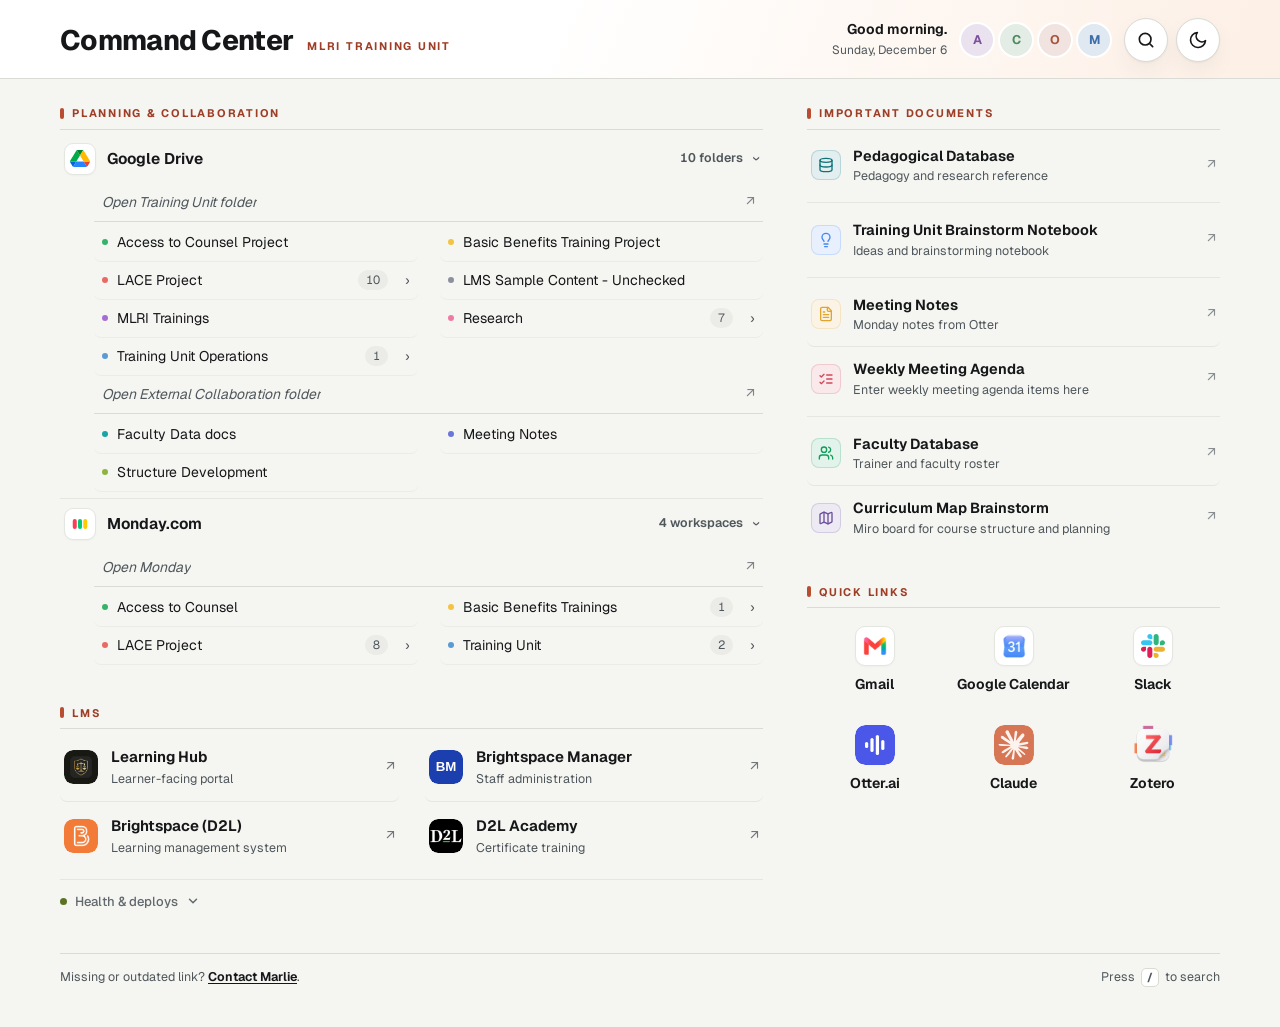
==== commit 44d9faa6: "Add LACE Pre-Trial/Trial Materials folder to the Drive tile Drive sweep found one new folder: "Pre-T" ====
--- a/index.html
+++ b/index.html
@@ -1147,6 +1147,7 @@
               { name: "Branding", url: "https://drive.google.com/drive/folders/1DSObC7x9hZeLannzmiWYc4H3CcFWpset",
                 children: [
                   { name: "Accessibility", url: "https://drive.google.com/drive/folders/1hJMS4ba7FbnxwBVimDPz5SmONv_Uq5J_" },
+                  { name: "UX", url: "https://drive.google.com/drive/folders/1XJao6qJ4ArLha_OZ5pMiis-kLlMaNFwf" },
                 ] },
               { name: "Content", url: "https://drive.google.com/drive/folders/1wg56p3uxW48Iyi_b0q59yoa4J8mP-tgS" },
               { name: "Contracts", url: "https://drive.google.com/drive/folders/1ELz3wdvmietHMZi52IyjGgtQfHRXIpgM",
@@ -1157,6 +1158,7 @@
               { name: "Evaluation", url: "https://drive.google.com/drive/folders/1hHtQ2ZEVXVxG9oFjBcmQFU6XStEyfLFG" },
               { name: "Faculty", url: "https://drive.google.com/drive/folders/1DiiuLMn0BsMPWg0R7TSglqMxD7MxXAuy" },
               { name: "LMS", url: "https://drive.google.com/drive/folders/1I4uRMPxo_B8Z0DN66ZppGUA72MkwrkfM" },
+              { name: "Pre-Trial/Trial Materials", url: "https://drive.google.com/drive/folders/1TVkAHC2dxnR0Kg1BKuenQpTKxbU38LVb" },
               { name: "Sustainability", url: "https://drive.google.com/drive/folders/1ntvqGctQs6Hz5tAuEn_nFarCWnAKzwSk" },
               { name: "Team Management & Professional Development", url: "https://drive.google.com/drive/folders/1YxtFBgOwTzj02I5O9yHYwsWvfy38O50c" },
             ] },
@@ -2189,7 +2191,18 @@
         else { await boardsWarm.catch(() => {}); data = await get(); }
         let seen = new Set();
         try { seen = new Set(JSON.parse(localStorage.getItem("tu-" + slug + "-new-seen-v1") || "[]")); } catch (e) {}
-        const n = (data?.tasks || []).filter(t => t.a && t.s !== "done" && !seen.has(t.id)).length;
+        /* The focus page re-checks t.a by calendar day (assigned 0–6 days
+           ago); the API's window is 7×24h, so without this the badge can count
+           one the card has already dropped. */
+        const now = new Date();
+        const today = new Date(now.getFullYear(), now.getMonth(), now.getDate());
+        const daysAgo = iso => {
+          const [y, m, d] = iso.split("-").map(Number);
+          return Math.round((today - new Date(y, m - 1, d)) / 86400000);
+        };
+        const n = (data?.tasks || []).filter(t =>
+          t.a && t.s !== "done" && !seen.has(t.id) && daysAgo(t.a) < 7
+        ).length;
         if (!n) return;
         const badge = document.createElement("span");
         badge.className = "av-badge";
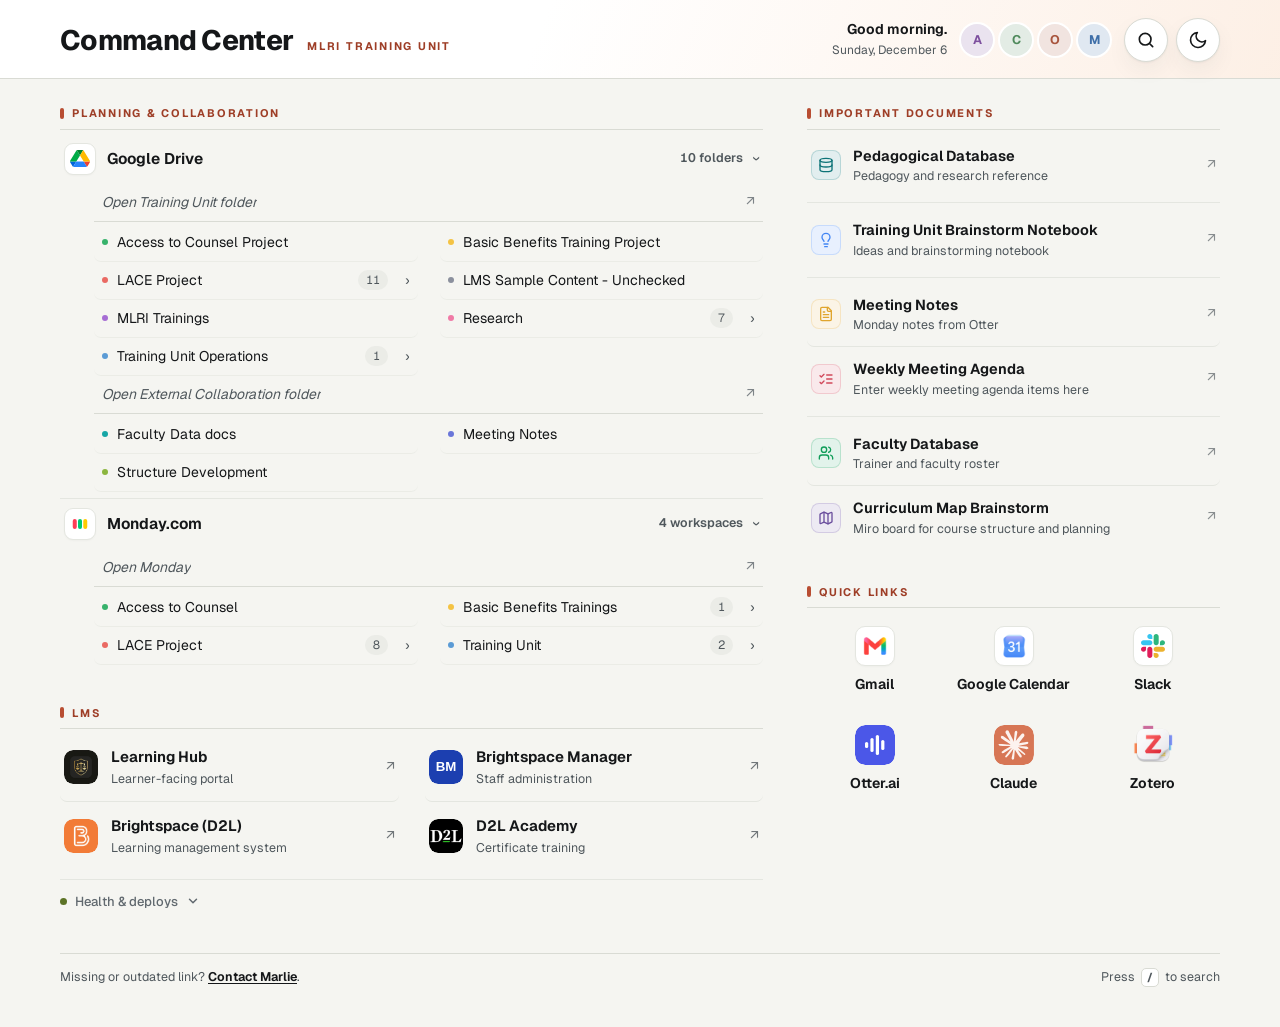
==== commit 9fe442dd: "Add the new Communications folder under LACE Project Drive gained one folder since the last sync: Co" ====
--- a/index.html
+++ b/index.html
@@ -1149,6 +1149,7 @@
                   { name: "Accessibility", url: "https://drive.google.com/drive/folders/1hJMS4ba7FbnxwBVimDPz5SmONv_Uq5J_" },
                   { name: "UX", url: "https://drive.google.com/drive/folders/1XJao6qJ4ArLha_OZ5pMiis-kLlMaNFwf" },
                 ] },
+              { name: "Communications", url: "https://drive.google.com/drive/folders/181XxxF1QZcRqOBuqgF_Tyt6ZK_lrHOZt" },
               { name: "Content", url: "https://drive.google.com/drive/folders/1wg56p3uxW48Iyi_b0q59yoa4J8mP-tgS" },
               { name: "Contracts", url: "https://drive.google.com/drive/folders/1ELz3wdvmietHMZi52IyjGgtQfHRXIpgM",
                 children: [
--- a/tokens.css
+++ b/tokens.css
@@ -79,6 +79,15 @@
   --overdue: #c8493b;
   --danger: #c8493b;
   --working: #c8791b;
+  /* Monday status labels: the team's own Monday colours, as solid labels.
+     Deliberately the same in light and dark (they are Monday's colours, and
+     each fill carries its own text colour), so the dark blocks leave them be.
+     Gray and yellow take dark text; white on them fails contrast. */
+  --mon-idle: #c4c4c4;   --mon-idle-ink: #323338;
+  --mon-work: #f2c94c;   --mon-work-ink: #323338;
+  --mon-wait: #4b63d6;   --mon-wait-ink: #ffffff;
+  --mon-review: #c4424b; --mon-review-ink: #ffffff;
+  --mon-done: #3f7d4f;   --mon-done-ink: #ffffff;
 
   /* Typography */
   --sans: "Geist", "Segoe UI Variable", "Segoe UI", "Inter", system-ui, sans-serif;
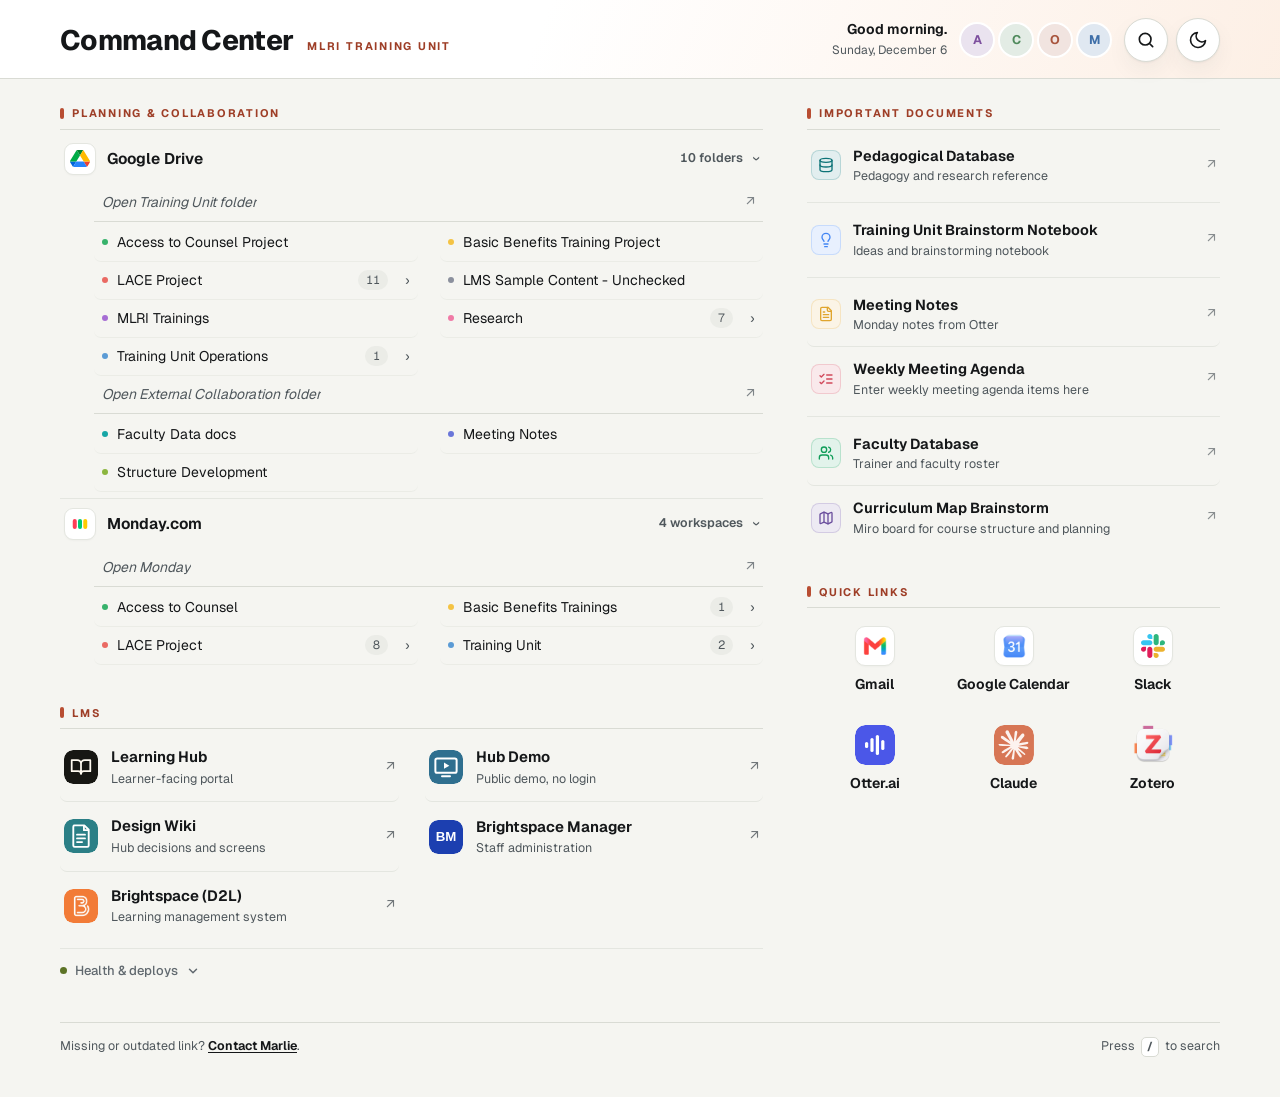
==== commit 5c9503f5: "LMS: add Hub Demo and Design Wiki; drop D2L Academy; new Hub icon Hub Demo and Design Wiki sit betwe" ====
--- a/index.html
+++ b/index.html
@@ -1305,14 +1305,15 @@
         url: "https://www.zotero.org/mylibrary", icon: "icons/zotero.png", fill: true, mono: "Z", accent: "#cc2936", keywords: "zotero citations references bibliography research papers library collections" },
 
       { section: "LMS", name: "Learning Hub", desc: "Learner-facing portal",
-        url: "https://lms-discovery.vercel.app/", icon: "icons/learning-hub.png", fill: true, mono: "L", accent: "#3f6b4f", keywords: "lace learning hub courses learners brightspace lms discovery" },
+        url: "https://lms-discovery.vercel.app/", icon: "icons/learning-hub.svg", fill: true, mono: "L", accent: "#171713", keywords: "lace learning hub training hub courses learners brightspace lms discovery" },
+      { section: "LMS", name: "Hub Demo", desc: "Public demo, no login",
+        url: "https://learning-hub-demo-tan.vercel.app/", icon: "icons/hub-demo.svg", fill: true, mono: "D", accent: "#2f6f8f", keywords: "training hub learning hub demo mock preview cviad design firm personas" },
+      { section: "LMS", name: "Design Wiki", desc: "Hub decisions and screens",
+        url: "https://lms-discovery.vercel.app/wiki/", icon: "icons/hub-wiki.svg", fill: true, mono: "W", accent: "#2b7f86", keywords: "training hub learning hub design wiki decisions screens screenshots docs" },
       { section: "LMS", name: "Brightspace Manager", desc: "Staff administration",
         url: "https://brightspace-manager.vercel.app/", icon: "icons/brightspacemanager.svg", fill: true, mono: "B", accent: "#6b4f9e", keywords: "lace brightspace manager admin staff sync bsm" },
       { section: "LMS", name: "Brightspace (D2L)", desc: "Learning management system",
-        url: "https://mlri.brightspace.com/d2l/home", icon: "icons/brightspace.png", fill: true, mono: "B", accent: "#c2410c", keywords: "brightspace d2l lms login courses mlri" },
-      { section: "LMS", name: "D2L Academy", desc: "Certificate training",
-        url: "https://community.desire2learn.com/d2l/home", icon: "icons/D2L-Symbol.png", fill: true, mono: "A", accent: "#0a7285", keywords: "d2l academy certificate training courses brightspace community desire2learn professional development" },
-    ];
+        url: "https://mlri.brightspace.com/d2l/home", icon: "icons/brightspace.png", fill: true, mono: "B", accent: "#c2410c", keywords: "brightspace d2l lms login courses mlri" },    ];
 
     const SECTION_ORDER = ["Planning & Collaboration", "LMS", "Important Documents", "Quick Links"];
     const LEFT_SECTIONS = new Set(["Planning & Collaboration", "LMS"]);
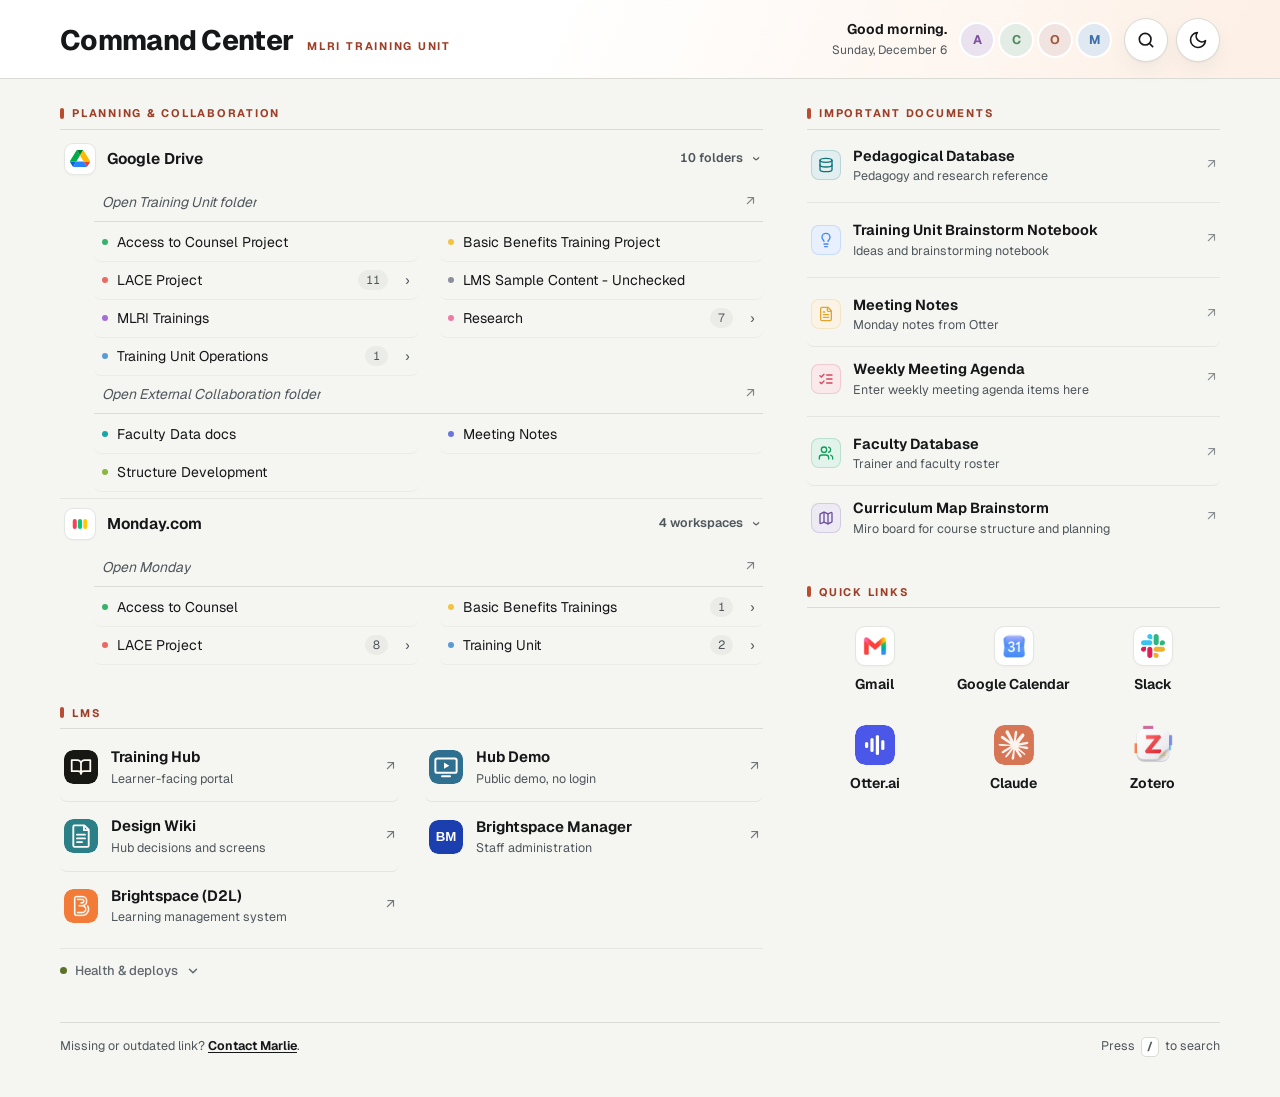
==== commit a6d6b26d: "Rename Learning Hub to Training Hub The LMS tile, its fallback letter (L -> T), the Health & deploys" ====
--- a/index.html
+++ b/index.html
@@ -1304,8 +1304,8 @@
       { section: "Quick Links", name: "Zotero", desc: "Citation manager", quick: true,
         url: "https://www.zotero.org/mylibrary", icon: "icons/zotero.png", fill: true, mono: "Z", accent: "#cc2936", keywords: "zotero citations references bibliography research papers library collections" },
 
-      { section: "LMS", name: "Learning Hub", desc: "Learner-facing portal",
-        url: "https://lms-discovery.vercel.app/", icon: "icons/learning-hub.svg", fill: true, mono: "L", accent: "#171713", keywords: "lace learning hub training hub courses learners brightspace lms discovery" },
+      { section: "LMS", name: "Training Hub", desc: "Learner-facing portal",
+        url: "https://lms-discovery.vercel.app/", icon: "icons/learning-hub.svg", fill: true, mono: "T", accent: "#171713", keywords: "lace learning hub training hub courses learners brightspace lms discovery" },
       { section: "LMS", name: "Hub Demo", desc: "Public demo, no login",
         url: "https://learning-hub-demo-tan.vercel.app/", icon: "icons/hub-demo.svg", fill: true, mono: "D", accent: "#2f6f8f", keywords: "training hub learning hub demo mock preview cviad design firm personas" },
       { section: "LMS", name: "Design Wiki", desc: "Hub decisions and screens",
@@ -1629,14 +1629,14 @@
        Collapsed under the LMS panel. Live probes prefer GET /api/status
        (Pages function). CI prefers GET /api/ci, with a public GitHub API
        fallback for local static serving. Cached 5 minutes. */
-    const STATUS_CACHE_KEY = "tu-lms-status-cache-v6";
+    const STATUS_CACHE_KEY = "tu-lms-status-cache-v7";
     const STATUS_TTL_MS = 5 * 60 * 1000;
-    /* Shared by Learning Hub and Brightspace Manager. */
+    /* Shared by Training Hub and Brightspace Manager. */
     const LMS_DB_URL = "https://supabase.com/dashboard/project/yvcwzlukvcfhlyyvkrre";
     const LIVE_SITES = [
       {
         id: "learning-hub",
-        label: "Learning Hub",
+        label: "Training Hub",
         healthUrl: "https://lms-discovery.vercel.app/",
         fallbackUrl: "https://lms-discovery.vercel.app/",
         kind: "homepage",
@@ -1651,7 +1651,7 @@
     const CI_PUBLIC_PROJECTS = [
       {
         repo: "mcreed-mlri/lms-discovery",
-        label: "Learning Hub",
+        label: "Training Hub",
         workflows: [
           // Pinned to main: a green run on a PR branch says nothing about
           // production, and this row is also the reference that tells a live
@@ -1921,7 +1921,7 @@
         '<li class="ci-block ci-block--live">' +
           '<div class="ci-live-head">' +
             '<span class="ci-group-label">Live</span>' +
-            '<a class="ci-db-link" href="' + escapeHtml(LMS_DB_URL) + '" target="_blank" rel="noopener noreferrer" title="Learning Hub &amp; Brightspace Manager database">Database</a>' +
+            '<a class="ci-db-link" href="' + escapeHtml(LMS_DB_URL) + '" target="_blank" rel="noopener noreferrer" title="Training Hub &amp; Brightspace Manager database">Database</a>' +
           "</div>" +
           '<ul class="ci-live-grid">' + liveItems + "</ul>" +
         "</li>";
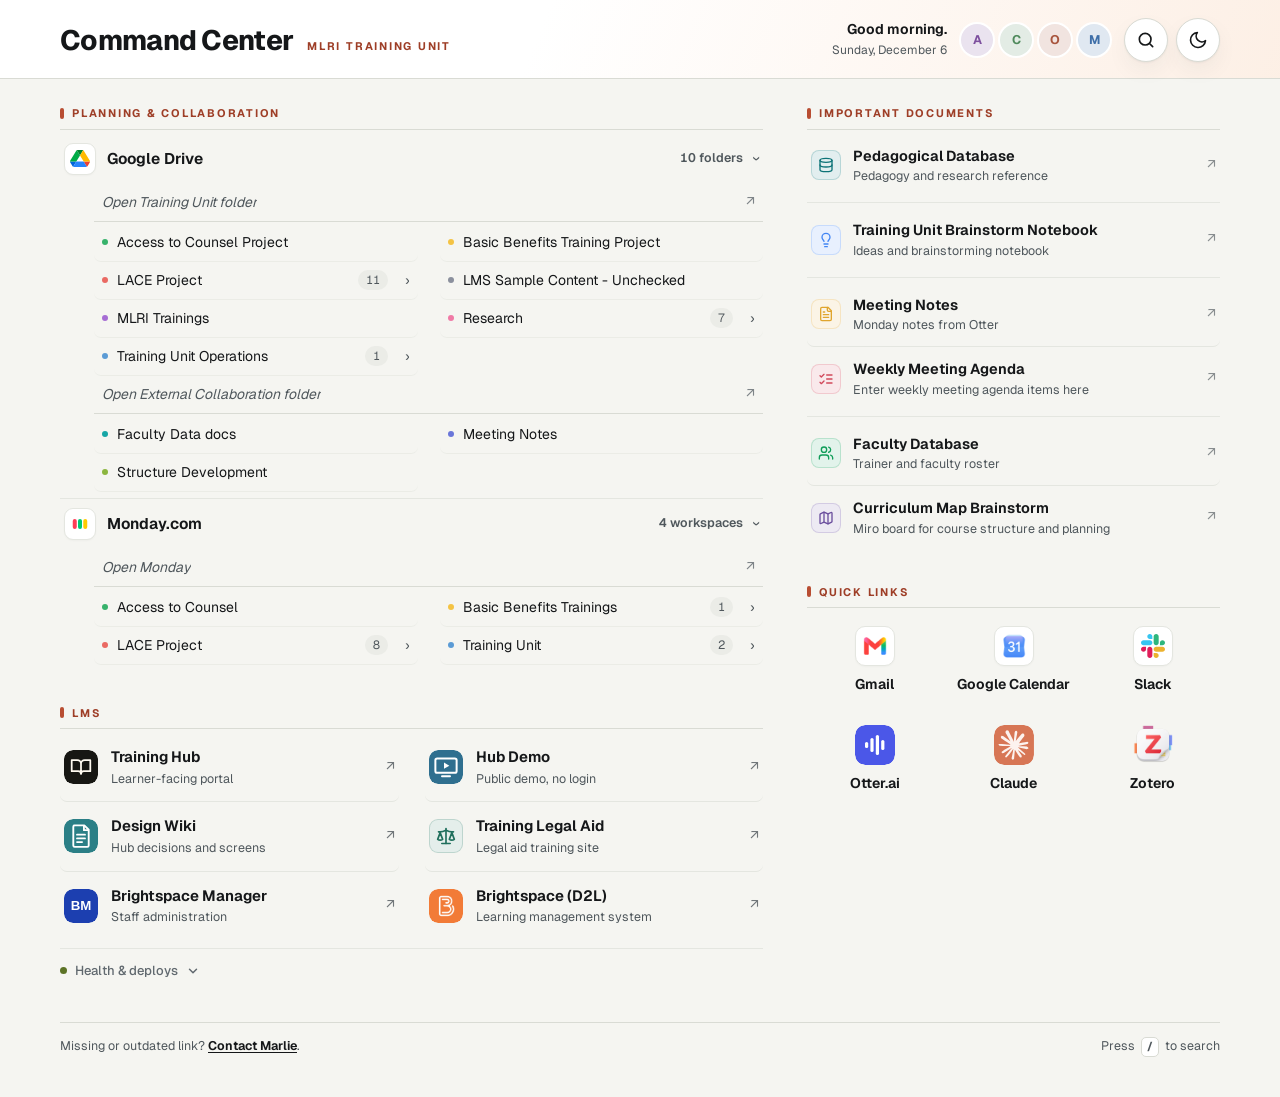
==== commit b4ddcb48: "Add Training Legal Aid tile to LMS section Co-authored-by: Cursor <cursoragent@cursor.com>" ====
--- a/index.html
+++ b/index.html
@@ -1310,6 +1310,8 @@
         url: "https://learning-hub-demo-tan.vercel.app/", icon: "icons/hub-demo.svg", fill: true, mono: "D", accent: "#2f6f8f", keywords: "training hub learning hub demo mock preview cviad design firm personas" },
       { section: "LMS", name: "Design Wiki", desc: "Hub decisions and screens",
         url: "https://lms-discovery.vercel.app/wiki/", icon: "icons/hub-wiki.svg", fill: true, mono: "W", accent: "#2b7f86", keywords: "training hub learning hub design wiki decisions screens screenshots docs" },
+      { section: "LMS", name: "Training Legal Aid", desc: "Legal aid training site",
+        url: "https://training-legal-aid.pages.dev/", lucide: "scale", accent: "#1f6f5c", keywords: "training legal aid legal aid pages cloudflare site" },
       { section: "LMS", name: "Brightspace Manager", desc: "Staff administration",
         url: "https://brightspace-manager.vercel.app/", icon: "icons/brightspacemanager.svg", fill: true, mono: "B", accent: "#6b4f9e", keywords: "lace brightspace manager admin staff sync bsm" },
       { section: "LMS", name: "Brightspace (D2L)", desc: "Learning management system",
@@ -1357,6 +1359,7 @@
       "map": '<svg xmlns="http://www.w3.org/2000/svg" viewBox="0 0 24 24" stroke-width="2" stroke-linecap="round" stroke-linejoin="round"><path d="M14.106 5.553a2 2 0 0 0 1.788 0l3.659-1.83A1 1 0 0 1 21 4.619v12.764a1 1 0 0 1-.553.894l-4.553 2.277a2 2 0 0 1-1.788 0l-4.212-2.106a2 2 0 0 0-1.788 0l-3.659 1.83A1 1 0 0 1 3 19.381V6.618a1 1 0 0 1 .553-.894l4.553-2.277a2 2 0 0 1 1.788 0z"/><path d="M15 5.764v15"/><path d="M9 3.236v15"/></svg>',
       "lightbulb": '<svg xmlns="http://www.w3.org/2000/svg" viewBox="0 0 24 24" stroke-width="2" stroke-linecap="round" stroke-linejoin="round"><path d="M15 14c.2-1 .7-1.7 1.5-2.5 1-.9 1.5-2.2 1.5-3.5A6 6 0 0 0 6 8c0 1 .2 2.2 1.5 3.5.7.7 1.3 1.5 1.5 2.5"/><path d="M9 18h6"/><path d="M10 22h4"/></svg>',
       "database": '<svg xmlns="http://www.w3.org/2000/svg" viewBox="0 0 24 24" stroke-width="2" stroke-linecap="round" stroke-linejoin="round"><ellipse cx="12" cy="5" rx="9" ry="3"/><path d="M3 5V19A9 3 0 0 0 21 19V5"/><path d="M3 12A9 3 0 0 0 21 12"/></svg>',
+      "scale": '<svg xmlns="http://www.w3.org/2000/svg" viewBox="0 0 24 24" stroke-width="2" stroke-linecap="round" stroke-linejoin="round"><path d="m16 16 3-8 3 8c-.87.65-1.92 1-3 1s-2.13-.35-3-1Z"/><path d="m2 16 3-8 3 8c-.87.65-1.92 1-3 1s-2.13-.35-3-1Z"/><path d="M7 21h10"/><path d="M12 3v18"/><path d="M3 7h2c2 0 5-1 7-2 2 1 5 2 7 2h2"/></svg>',
     };
 
     function monoHtml(item) {
--- a/tokens.css
+++ b/tokens.css
@@ -4,7 +4,7 @@
    sunrise concentrated into the header band alone — apricot on its sunward
    corner. Steel blue interactive signal, terracotta rust place marks.
 
-   The light neutrals INTENTIONALLY diverge from LACE Learning Hub
+   The light neutrals INTENTIONALLY diverge from LACE Training Hub
    app/globals.css, which still runs the warm cream ladder. Re-syncing this file
    wholesale will put the mud back: a yellow paper ladder under a peach bloom
    turns every resting surface khaki. Port the dark block freely; port the light
